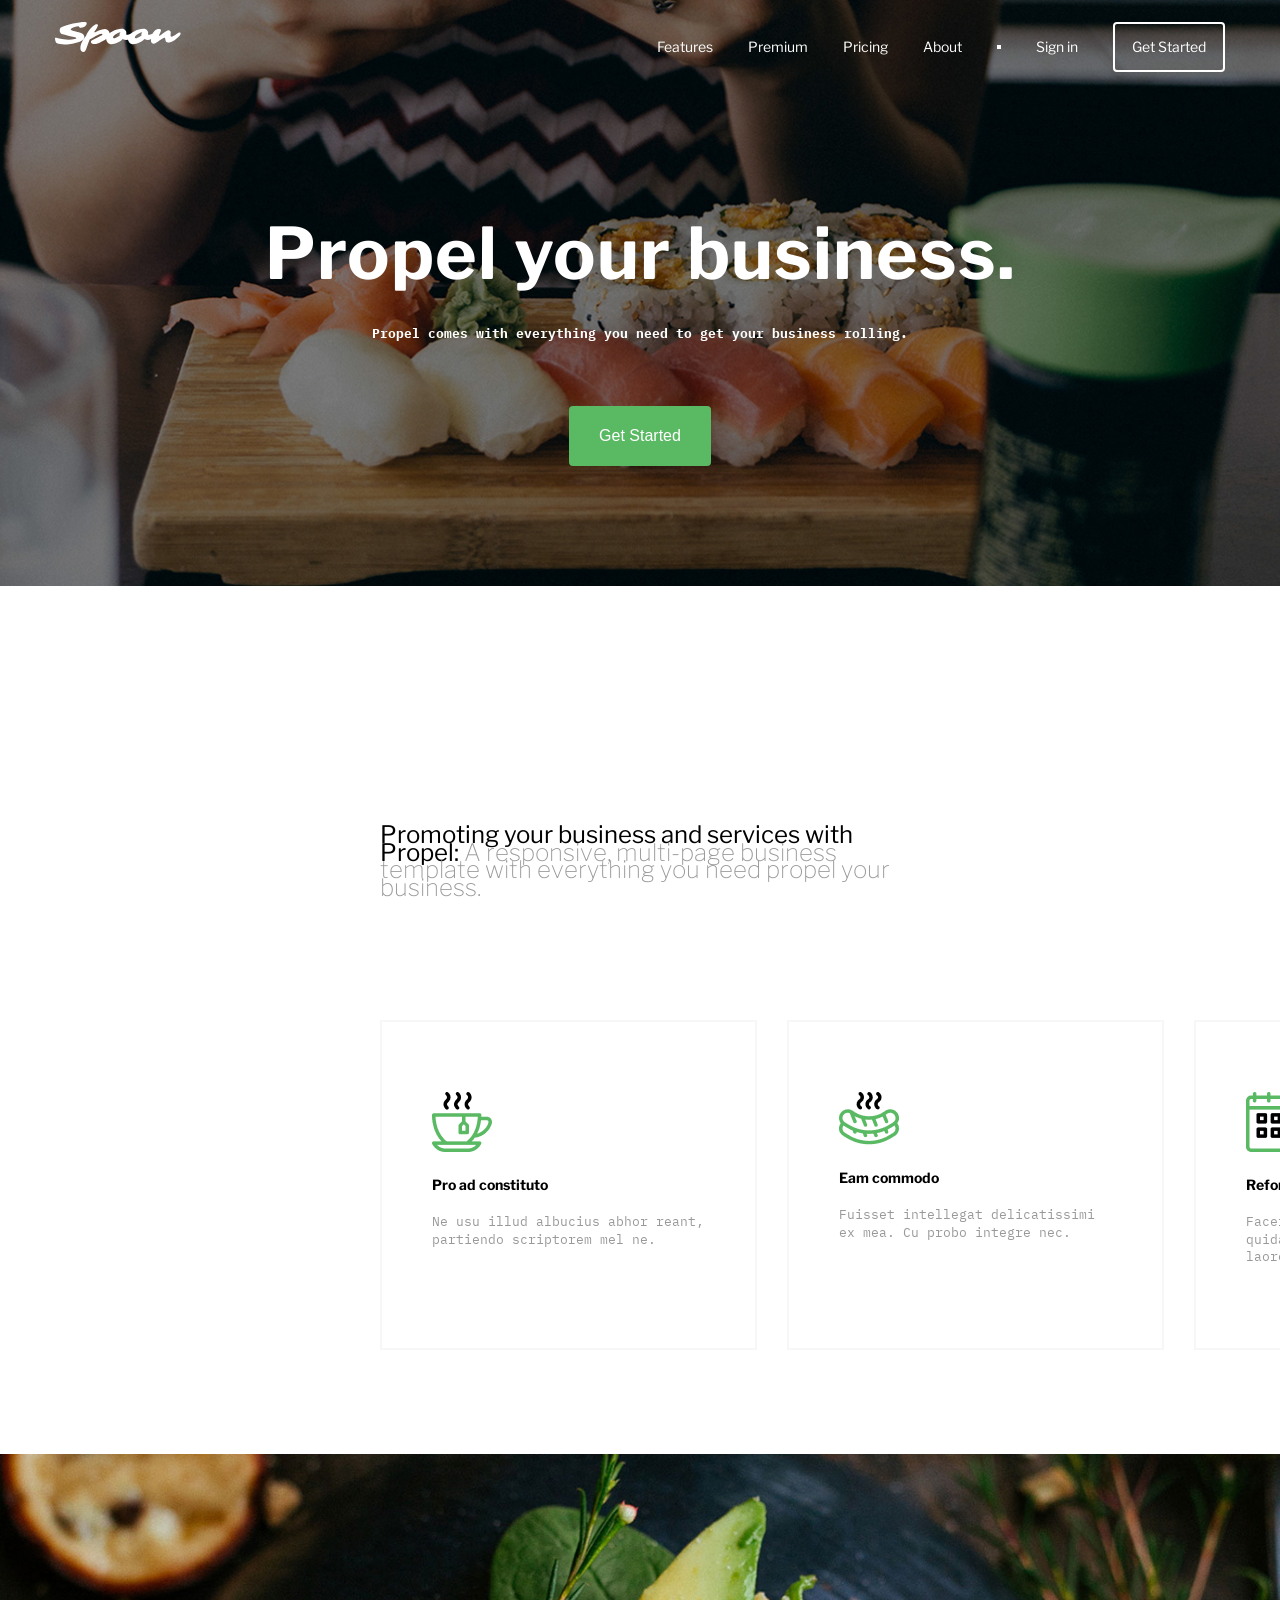
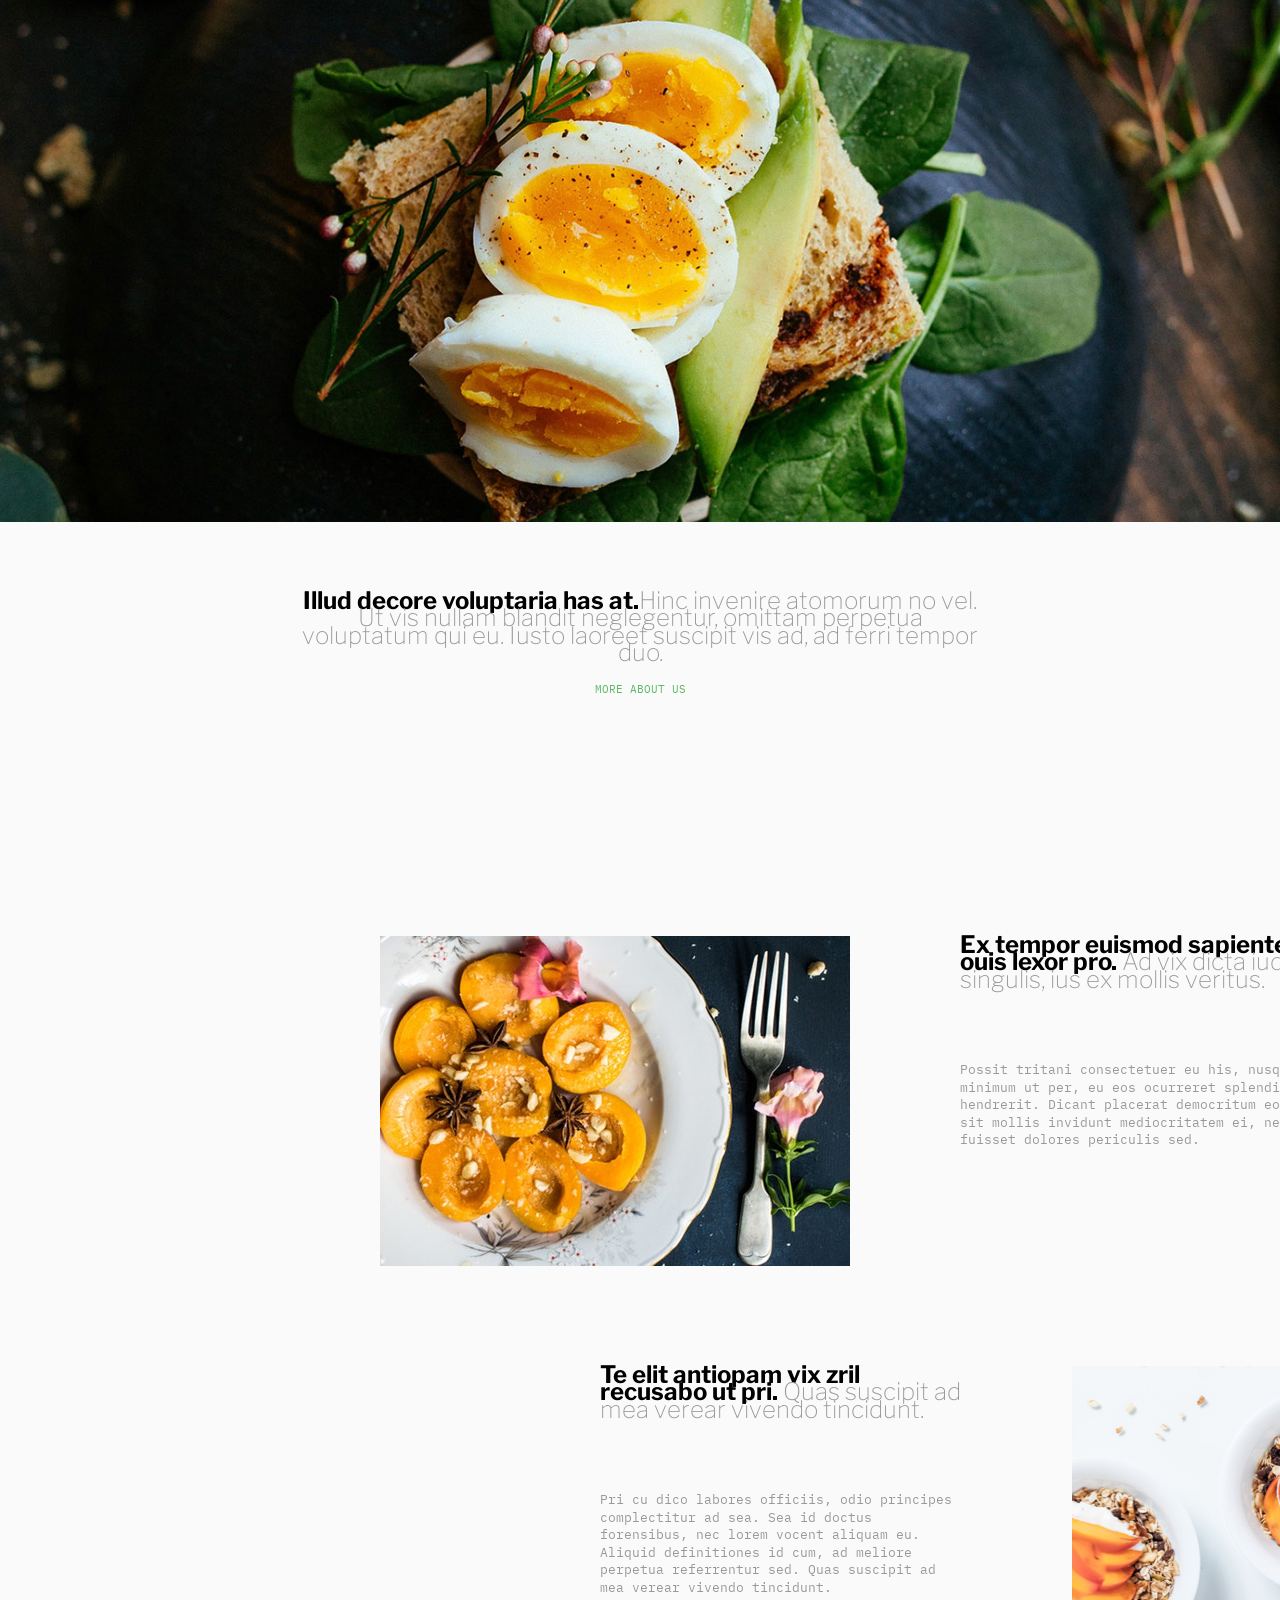
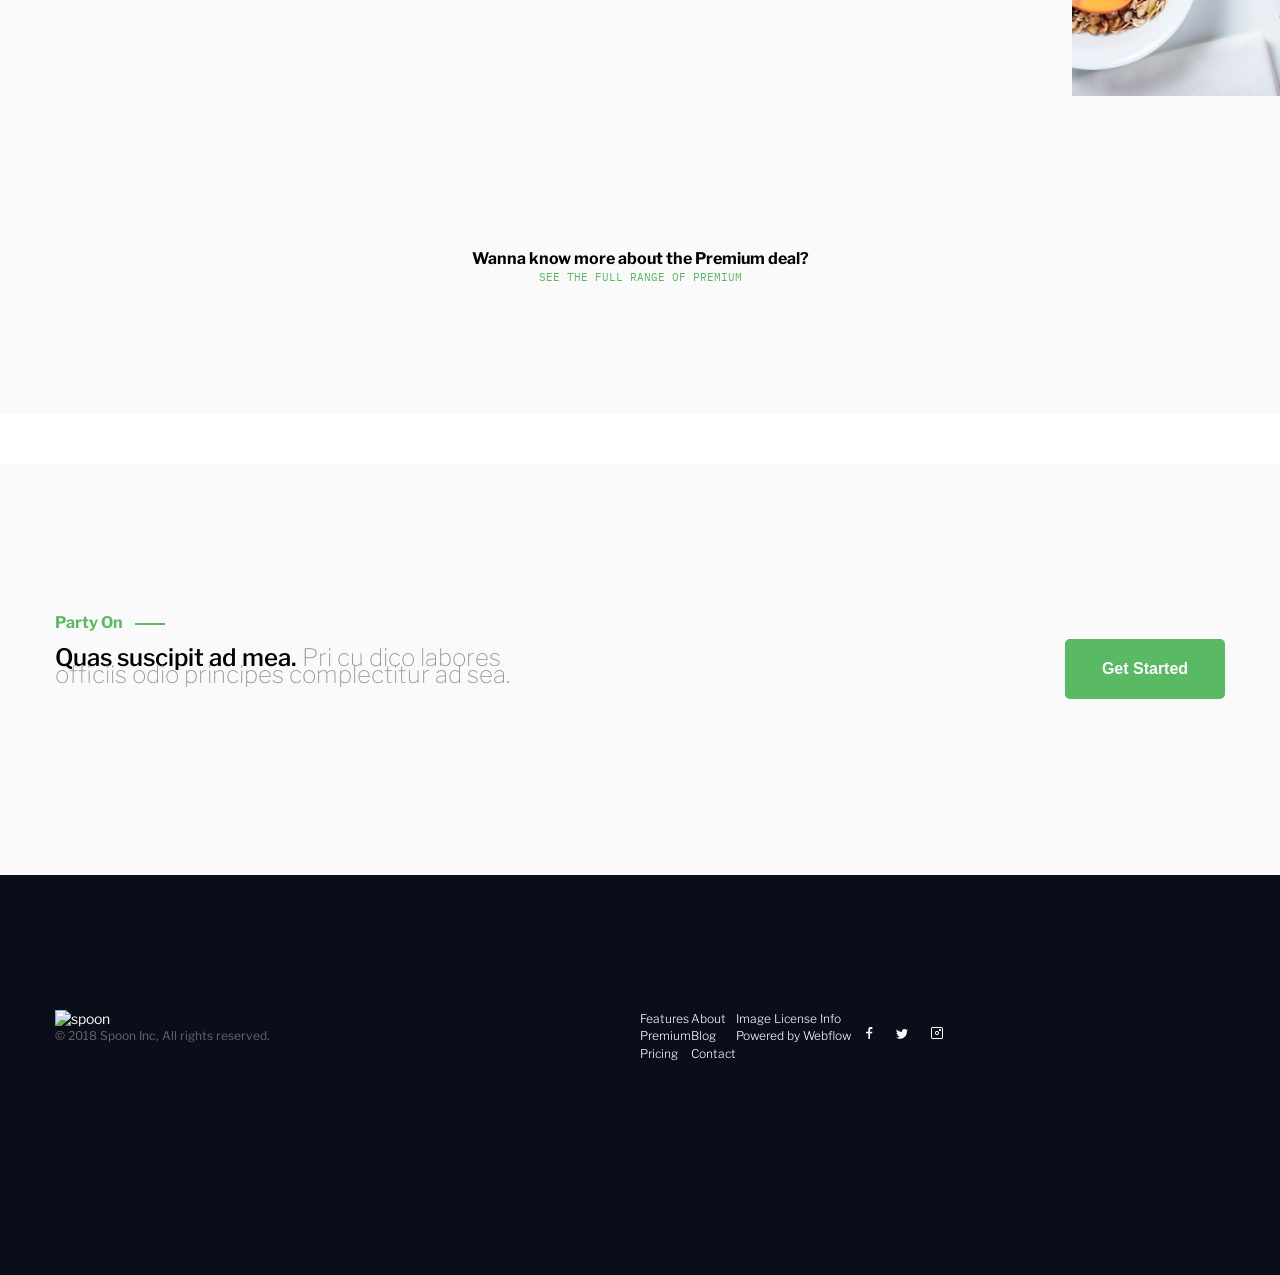
==== src/index.html @ eac6df0a "changed structure a site" ====
<!DOCTYPE html>
<html lang="en">
<head>
  <meta charset="UTF-8">
  <meta name="viewport" content="width=device-width, initial-scale=1.0">
  <title>Spoon</title>
  <link rel="preconnect" href="https://fonts.googleapis.com">
  <link rel="preconnect" href="https://fonts.gstatic.com" crossorigin>
  <link href="https://fonts.googleapis.com/css2?family=IBM+Plex+Mono:ital,wght@0,100;0,200;0,300;0,400;0,500;0,600;0,700;1,100;1,200;1,300;1,400;1,500;1,600;1,700&family=Libre+Franklin:ital,wght@0,100..900;1,100..900&display=swap" rel="stylesheet">
  <link rel="stylesheet" href="style/style.css">
</head>
<body>

<div class="wrapper">
  <div class="header__bg">
    <!-- Header -->
    <header class="header">
      <div class="container">
        <div class="header__box">
          <div class="header__logo">
            <img class="header__logo-img" src="images/logo.svg" alt="Logo of site">
          </div>
          <nav class="header__navbar">
            <a href="#" class="navbar__link" >Features</a>
            <a href="#" class="navbar__link">Premium</a>
            <a href="#" class="navbar__link">Pricing</a>
            <a href="#" class="navbar__link">About</a>
            <div class="navbar__rectangle"></div>
            <a href="#" class="navbar__link">Sign in</a>
            <a href="#" class="navbar__link">Get Started</a>
          </nav>
        </div>
      </div>
    </header>

    <!--main-->
    <main class="main">
      <div class="container">
        <div class="main__content">
          <h1 class="welc_title">Propel your business.</h1>
          <p class="description">Propel comes with everything you need to get your business rolling.</p>
          <div class="btn">
            <button class="button">Get Started</button>
          </div>
        </div>
      </div>
    </main>
  </div>

  <!-- features -->
  <section class="features" >
    <div class="feature_s">
      <p class="feature_s_title">
        <strong>Promoting your business and services with </strong> <br> <strong>Propel:</strong> <span class="grey"> A responsive,  multi-page business template with everything you need propel your business.</span>
      </p>
    </div>

    <div class="feature_global">
      <div class="cube_cup">
        <img src="images/cup.png" alt="cube_cups" class="cube_cups">
        <br>
        <p class="nametag_cups">Pro ad constituto</p>
        <p class="text_cups">Ne usu illud albucius abhor reant, partiendo scriptorem mel ne.</p>
      </div>
      <div class="cube_cup">
        <img src="images/eam.png" alt="cube_cups" class="cube_cups">
        <br>
        <p class="nametag_cups">Eam commodo</p>
        <p class="text_cups">Fuisset intellegat delicatissimi ex mea. Cu probo integre nec.</p>
      </div>
      <div class="cube_cup">
        <img src="images/cale.png" alt="cube_cups" class="cube_cups">
        <br>
        <p class="nametag_cups">Reformidans eis</p>
        <p class="text_cups">Facer nostro causae ei sed. Vix ex quidam detraxit, vis ad nostro laoreet.</p>
      </div>
    </div>
  </section>

  <section class="premium">
    <div class="premium_photo">
      <img src="images/eggs_bread.jpg" alt="eggs" class="eggs_photo">
    </div>
    <div class="premium_contain">
      <div class="prem_text">
        <p class="prem_text_title"><span class="black"> Illud decore voluptaria has at.</span>Hinc invenire atomorum no vel. Ut vis nullam blandit neglegentur, omittam perpetua voluptatum qui eu. Iusto laoreet suscipit vis ad, ad ferri tempor duo. </p>
        <br>
        <a href="#" class="prem_button">MORE ABOUT US</a>
      </div>
    </div>
  </section>


  <!-- about prem -->
  <section class="about">
    <div class="about_container">
      <div class="about_title">
        <div class="about_title1st">
          <img src="images/badian.jpg" alt="about_image" class="about_image1">
        </div>
        <div class="about_text1st">
          <p class="nametag_about1st"> <span class="black"> Ex tempor euismod sapientem ouis lexor pro. </span> Ad vix dicta iudico singulis, ius ex mollis veritus.</p>
          <br>
          <p class="nametag_about1sttwo">Possit tritani consectetuer eu his, nusquam minimum ut per, eu eos ocurreret splendide hendrerit. Dicant placerat democritum eos id, sit mollis invidunt mediocritatem ei, ne fuisset dolores periculis sed.</p>
        </div>
      </div>
      <div class="about_titlend">
        <div class="about_title2nd">
          <div class="about_text2nd">
            <p class="nametag_about1st"><span class="black">Te elit antiopam vix zril recusabo ut pri.</span> Quas suscipit ad mea verear vivendo tincidunt.</p>
            <br>
            <p class="nametag_about1sttwo">Pri cu dico labores officiis, odio principes complectitur ad sea. Sea id doctus forensibus, nec lorem vocent aliquam eu. Aliquid definitiones id cum, ad meliore perpetua referrentur sed. Quas suscipit ad mea verear vivendo tincidunt.</p>
          </div>
        </div>
        <img src="images/nobadian.jpg" alt="about_image" class="about_image2">
      </div>
    </div>
  </section>
  <article class="prem_deal_article">
    <div class="about_premium">
      <p class="prem_deal">Wanna know more about the Premium deal?</p>
      <a href="#" class="prem_button">SEE THE FULL RANGE OF PREMIUM</a>
    </div>
  </article>
  <!--get started-->
  <section class="start">
    <div class="start_container">
      <div class="start_text">
        <div class="start_textnull">
          <a class="party">Party On</a><div class="rectangle2nd"></div>
        </div>
        <br>
        <p class="quassscipit"> <span class="black2nds"> Quas suscipit ad mea.</span> Pri cu dico labores <br> officiis odio principes complectitur ad sea.</p>
      </div>
      <div class="start_button">
        <button class="button2nd">Get Started</button>
      </div>
    </div>
  </section>

  <footer class="footer">
    <div class="footer_container">
      <div class="footer_logo">
        <img src="image.svg" alt="spoon" maxwidth="130px">
        <br>
        <p class="footer_text">© 2018 Spoon Inc, All rights reserved.</p>
      </div>
      <div class="footer_navigation">
        <table class="footer_table" cellpadding="15px">
          <tr>
            <td><a href="#!">Features</a></td>
            <td><a href="#!">About</a></td>
            <td><a href="#!">Image License Info</a></td>
          </tr>
          <tr>
            <td><a href="#!">Premium</a></td>
            <td><a href="#!">Blog</a></td>
            <td><a href="#!">Powered by Webflow</a></td>
          </tr>
          <tr>
            <td><a href="#!">Pricing</a></td>
            <td><a href="#!">Contact</a></td>
          </tr>
        </table>
      </div>
      <div class="footer_social">
        <img src="images/facebook.png" alt="facebook" maxwidth="12px" class="social_f">
        <img src="images/x.png" alt="twitter" maxwidth="12px" class="social_x">
        <img src="images/inst.png" alt="instagram" maxwidth="12px">
      </div>
    </div>
  </footer>
</div>

</body>
</html>
---- src/style/style.css ----
@import "reset.css";
@import "global.css";
@import "header.css";

.welc_title {
    font-size: 71px;
    line-height: 78px;
    font-weight: bold;
    letter-spacing: 1px;
}

.description {
    font-family: "IBM Plex Mono", sans-serif;
    font-weight: bold;
    font-size: 13px;
    line-height: 24px;
    margin: 30px 0 60px;
}

.button {
    background-color: #5AB963;
    border: none;
    border-radius: 4px;
    cursor: pointer;
    font-size: 16px;
    line-height: 30px;
    padding: 15px 30px;
}

/* features */

.features {
    width: 1300px;
    height: 528px;
    margin: 240px 0px 0 380px;
}


.feature_s {
    width: 524px;
    height: 144px;
}

.feature_s_title {
    color: #000000;
    font-size: 24px;

}

.grey{
    color: #999999;
    font-weight: 50;
}

.feature_global{
    display: flex;
    margin-top:50px;
}

.cube_cup {
    margin-right:30px;
    width: 377px;
    height:330px;
    border: 2px solid #f7f7f7;
}

.cube_cups {
margin: 70px 0 0 50px;
}

.nametag_cups {
    font-weight: bold;
    color: #000000;
    margin: 20px 0 0 50px;
}

.text_cups {
    width: 272px;
    font-family: IBM Plex Mono;
    font-weight: regular;
    font-size: 13px;
    color: #999999;
    margin: 20px 0 0 50px;
}

/* premium */
.premium {
    background-color: #fafafa;
    padding-bottom:100px;
    margin-top: 100px;
}


.premium_photo {
    display: flex;
    justify-content: center;
    align-items: center;
}

.eggs_photo {
    width: 100%;
    margin: 0px 30px 70px 30px;
}

.premium_contain{
    display: flex;
    justify-content: center;
    align-items: center;
    text-align: center;
    width:100%;
}

.prem_text {
    width:685px;
    height:144px;
}

.prem_text_title {
    text-align: center;
    font-weight: 50;
    font-size: 24px;
    color: #999999;
    margin:0;
}

.black {
    font-weight: bold;
    color: #000000;
}

.prem_button {
    font-family: IBM Plex Mono;
    font-weight: regular;
    font-size: 11px;
    color: #5AB963;
}

/* about premium */

.about {
    background-color: #fafafa;
    padding: 100px 380px 100px 380px;

}

.about_container {
    width:1170px;
    height: 714px;
text-align: left;
}

.about_title {
display:flex;
width: 1170px;
height:330px;
}

.about_title1st {

}

.about_text1st {
margin:0 220px 0 110px;
}

.nametag_about1st {
    width:362px;
    height:108px;
    font-weight: 50;
    font-size: 24px;
    color: #999999;
    margin:0;
}

.nametag_about1sttwo {
    width:360px;
    height:120px;
    font-family: IBM Plex Mono;
    font-weight: regular;
    font-size: 13px;
    color: #999999;
    margin:0;
}

.about_titlend {
    display:flex;
    width: 1170px;
    height:330px;
    margin-top: 100px;
}

.about_text2nd {
    margin:0 110px 0 220px;
}
/*article*/
.prem_deal_article {
    display: flex;
    justify-content: center;
    height: 264px;
    background-color: #fafafa;

}

.about_premium {
    width:1170px;
    text-align: center;
    align-items: center;
    justify-content: center;
}

.prem_deal {
    text-align: center;
    font-size: 16px;
    font-weight: bold;
    color: #000000;
    margin-top: 100px;
}

.prem_button {

}

/*get started*/

.start {
    margin-top: 50px;
    height:411px;
    background-color: #fafafa;
    text-align: center;
    align-items: center;
    justify-content: center;
    display: flex;

}

.start_container {

    display: flex;
    width:1170px;
    height:111px;
}

.start_text {
    width:585px;
    height:111;
    text-align: left;
}

.start_textnull {
    width:110px;
}

.party {
    font-size:16px;
    font-weight: bold;
    color:#5ab963;
}

.rectangle2nd {
    margin-top:9px;
    float: right;
    width:30px;
    height:2px;
    background-color: #5ab963;
}

.quassscipit{
    text-align: left;
    font-weight: 50;
    font-size: 24px;
    color: #999999;
    margin:0;
}


.black2nds {
    font-weight: 550;
    color:#000000;
}

.start_button {
    float: right;
}

.button2nd {
    margin:25px 0 0 425px;
    width: 160px;
    height: 60px;
    background-color: #5AB963;
    color: #ffffff;
    font-weight: 550;
    border: none;
    border-radius: 5px;
    outline: none;
    cursor: pointer;
    display: inline-block;
    font-size: 16px;
}

.footer {
    height:400px;
    background-color: #0A0E1A;
    text-align: left;
    align-items: center;
    justify-content: center;
    display: flex;
}

.footer_container {
    display: flex;
    width:1170px;
    height: 130px;
}

.footer_logo {
    text-align: left;
    justify-content: left;
    width:585px;
    height:64px;
}

.footer_text {
    font-size: 12px;
    font-weight: regular;
    color: #666666;
}

td {
    font-weight: 300;
    font-size: 12px;
    color: #FFFFFF;
}

.footer_social {
    margin: 15px 0 0 15px;
}

.social_f {
    margin-right: 20px;
}

.social_x {
    margin-right: 20px;
}
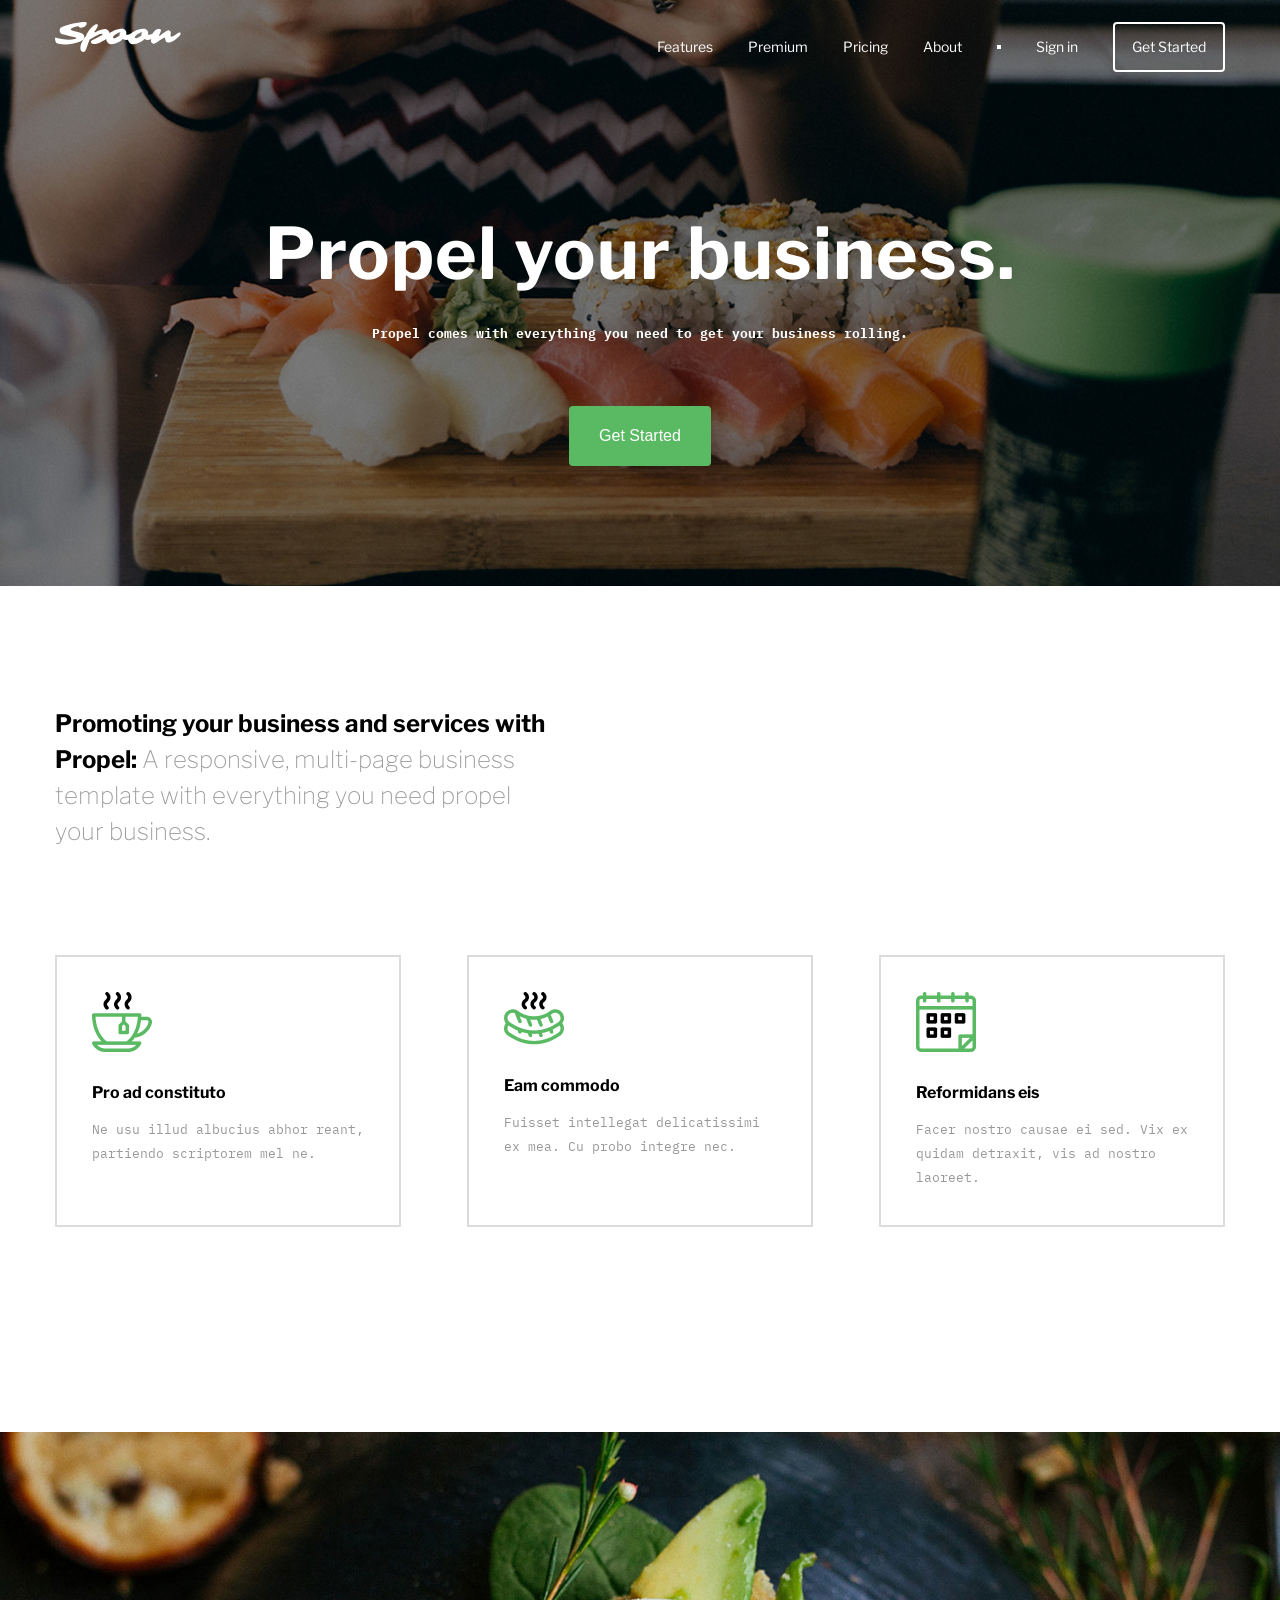
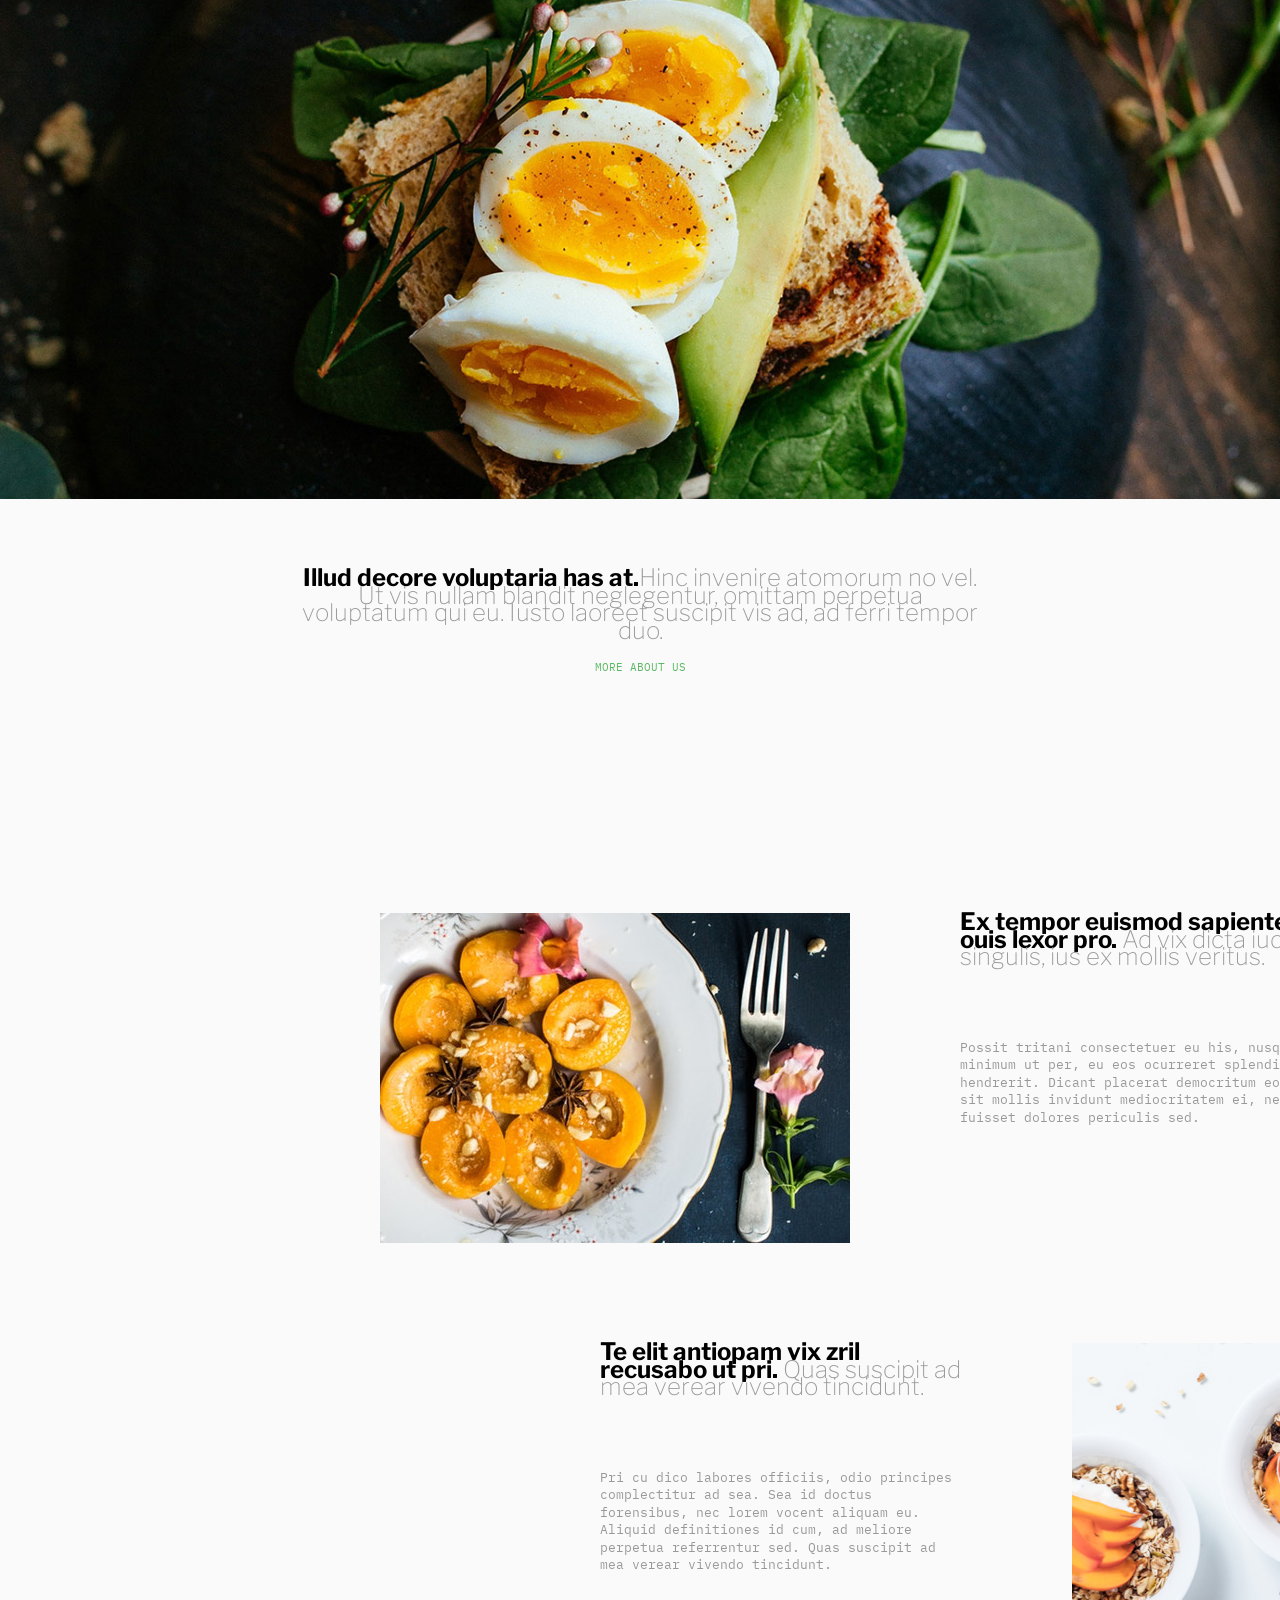
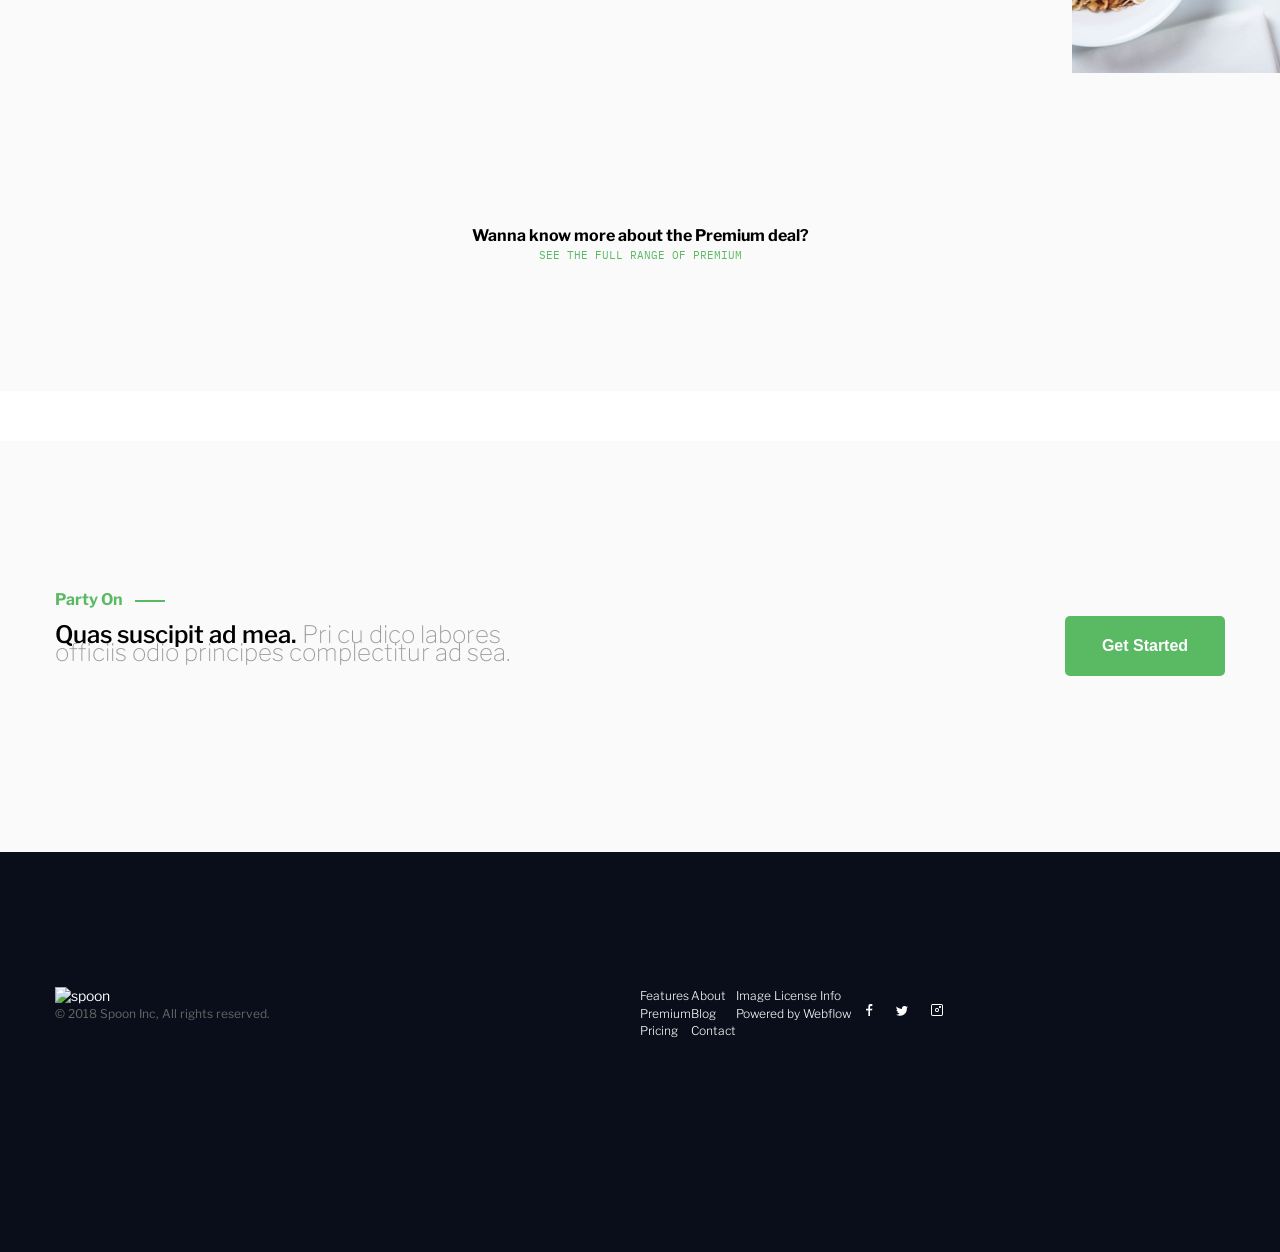
==== commit 44c80f3e: "changed a structure of project" ====
--- a/src/index.html
+++ b/src/index.html
@@ -49,32 +49,31 @@
 
   <!-- features -->
   <section class="features" >
-    <div class="feature_s">
-      <p class="feature_s_title">
-        <strong>Promoting your business and services with </strong> <br> <strong>Propel:</strong> <span class="grey"> A responsive,  multi-page business template with everything you need propel your business.</span>
+      <div class="container">
+      <p class="features__title">
+        Promoting your business and services with Propel:<span class="features__title--modificator"> A responsive,  multi-page business template with everything you need propel your business.</span>
       </p>
-    </div>
+    <div class="features__content">
+      <div class="content__box">
+        <img src="images/cup.png" alt="cube_cups" class="content__box-img">
 
-    <div class="feature_global">
-      <div class="cube_cup">
-        <img src="images/cup.png" alt="cube_cups" class="cube_cups">
-        <br>
-        <p class="nametag_cups">Pro ad constituto</p>
-        <p class="text_cups">Ne usu illud albucius abhor reant, partiendo scriptorem mel ne.</p>
+        <p class="content__box-title">Pro ad constituto</p>
+        <p class="content__box-text">Ne usu illud albucius abhor reant, partiendo scriptorem mel ne.</p>
       </div>
-      <div class="cube_cup">
-        <img src="images/eam.png" alt="cube_cups" class="cube_cups">
-        <br>
-        <p class="nametag_cups">Eam commodo</p>
-        <p class="text_cups">Fuisset intellegat delicatissimi ex mea. Cu probo integre nec.</p>
+      <div class="content__box">
+        <img src="images/eam.png" alt="cube_cups" class="content__box-img">
+
+        <p class="content__box-title">Eam commodo</p>
+        <p class="content__box-text">Fuisset intellegat delicatissimi ex mea. Cu probo integre nec.</p>
       </div>
-      <div class="cube_cup">
-        <img src="images/cale.png" alt="cube_cups" class="cube_cups">
-        <br>
-        <p class="nametag_cups">Reformidans eis</p>
-        <p class="text_cups">Facer nostro causae ei sed. Vix ex quidam detraxit, vis ad nostro laoreet.</p>
+      <div class="content__box">
+        <img src="images/cale.png" alt="cube_cups" class="content__box-img">
+
+        <p class="content__box-title">Reformidans eis</p>
+        <p class="content__box-text">Facer nostro causae ei sed. Vix ex quidam detraxit, vis ad nostro laoreet.</p>
       </div>
     </div>
+  </div>
   </section>
 
   <section class="premium">
--- a/src/style/style.css
+++ b/src/style/style.css
@@ -30,64 +30,54 @@
 /* features */
 
 .features {
-    width: 1300px;
-    height: 528px;
-    margin: 240px 0px 0 380px;
-}
-
-
-.feature_s {
-    width: 524px;
-    height: 144px;
-}
-
-.feature_s_title {
+ padding: 120px 0 205px;
+}
+
+.features__title {
     color: #000000;
     font-size: 24px;
-
-}
-
-.grey{
-    color: #999999;
-    font-weight: 50;
-}
-
-.feature_global{
-    display: flex;
-    margin-top:50px;
-}
-
-.cube_cup {
-    margin-right:30px;
-    width: 377px;
-    height:330px;
-    border: 2px solid #f7f7f7;
-}
-
-.cube_cups {
-margin: 70px 0 0 50px;
-}
-
-.nametag_cups {
+    line-height: 36px;
+    font-weight: bold;
+    max-width: 507px;
+}
+
+.features__title--modificator{
+    color: #999999;
+    font-weight: 100;
+}
+
+.features__content{
+    display: flex;
+    gap: 40px;
+    justify-content: space-between;
+    margin-top: 105px;
+}
+
+.content__box {
+padding: 35px;
+border: 2px solid #dbdbdb;
+}
+
+.content__box-title {
     font-weight: bold;
     color: #000000;
-    margin: 20px 0 0 50px;
-}
-
-.text_cups {
-    width: 272px;
-    font-family: IBM Plex Mono;
-    font-weight: regular;
+    margin: 25px 0 13px;
+    font-size: 16px;
+    line-height: 24px;
+}
+
+
+.content__box-text {
+    max-width: 272px;
+    font-family: "IBM Plex Mono", sans-serif;
     font-size: 13px;
-    color: #999999;
-    margin: 20px 0 0 50px;
-}
-
+    line-height: 24px;
+    color: #999999;
+}
 /* premium */
 .premium {
     background-color: #fafafa;
     padding-bottom:100px;
-    margin-top: 100px;
 }
 
 
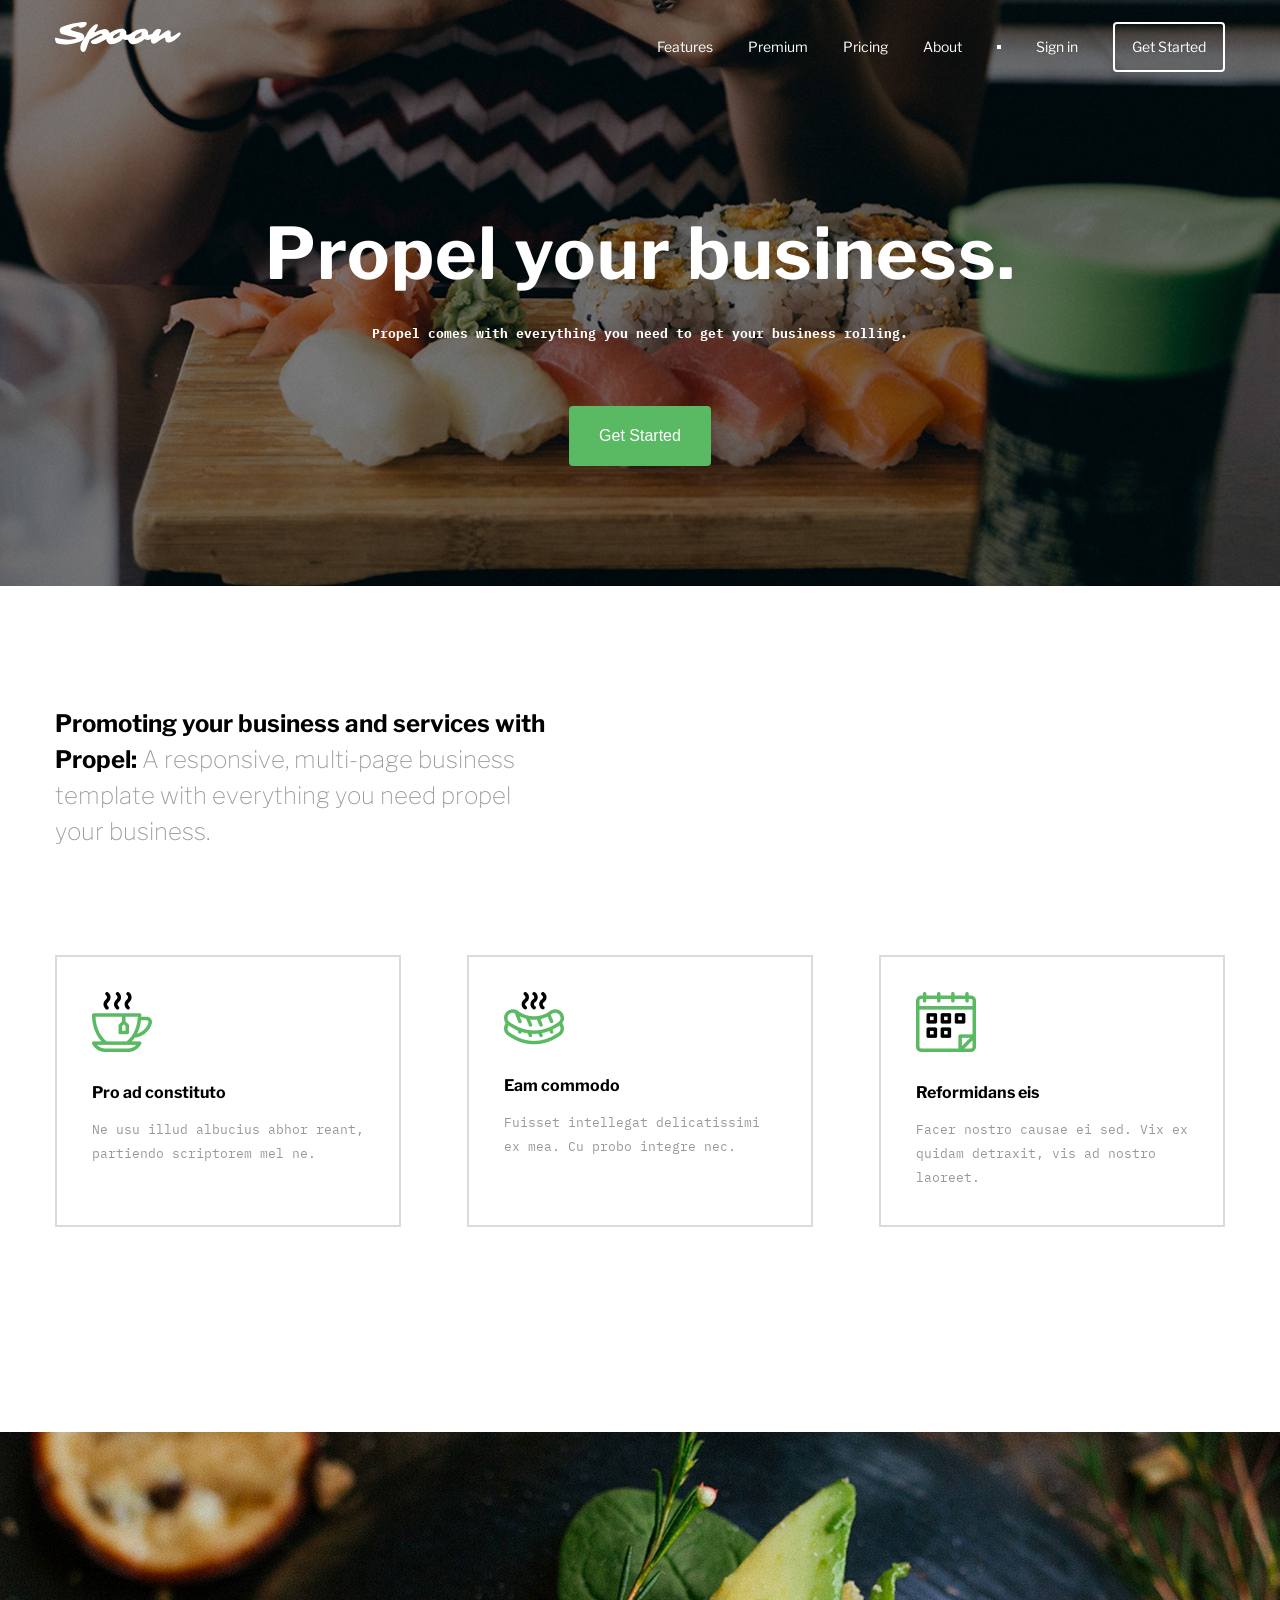
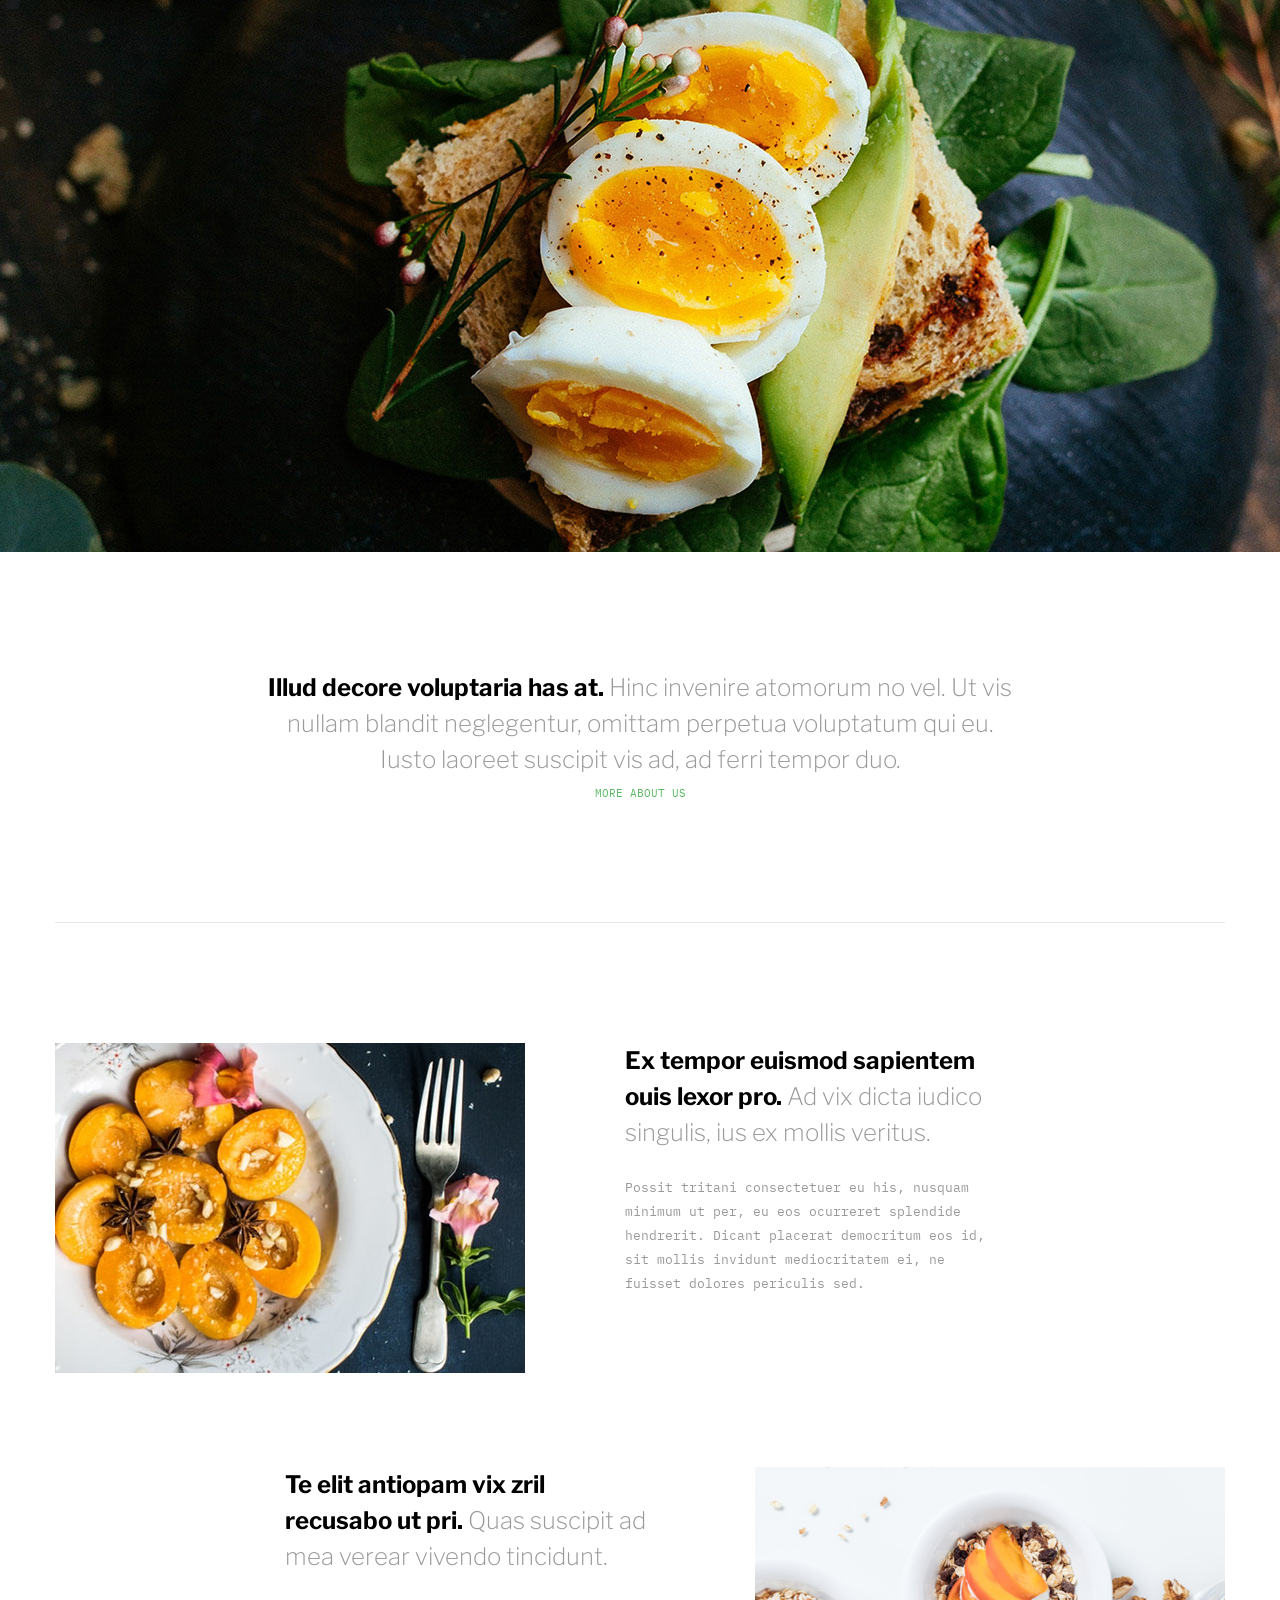
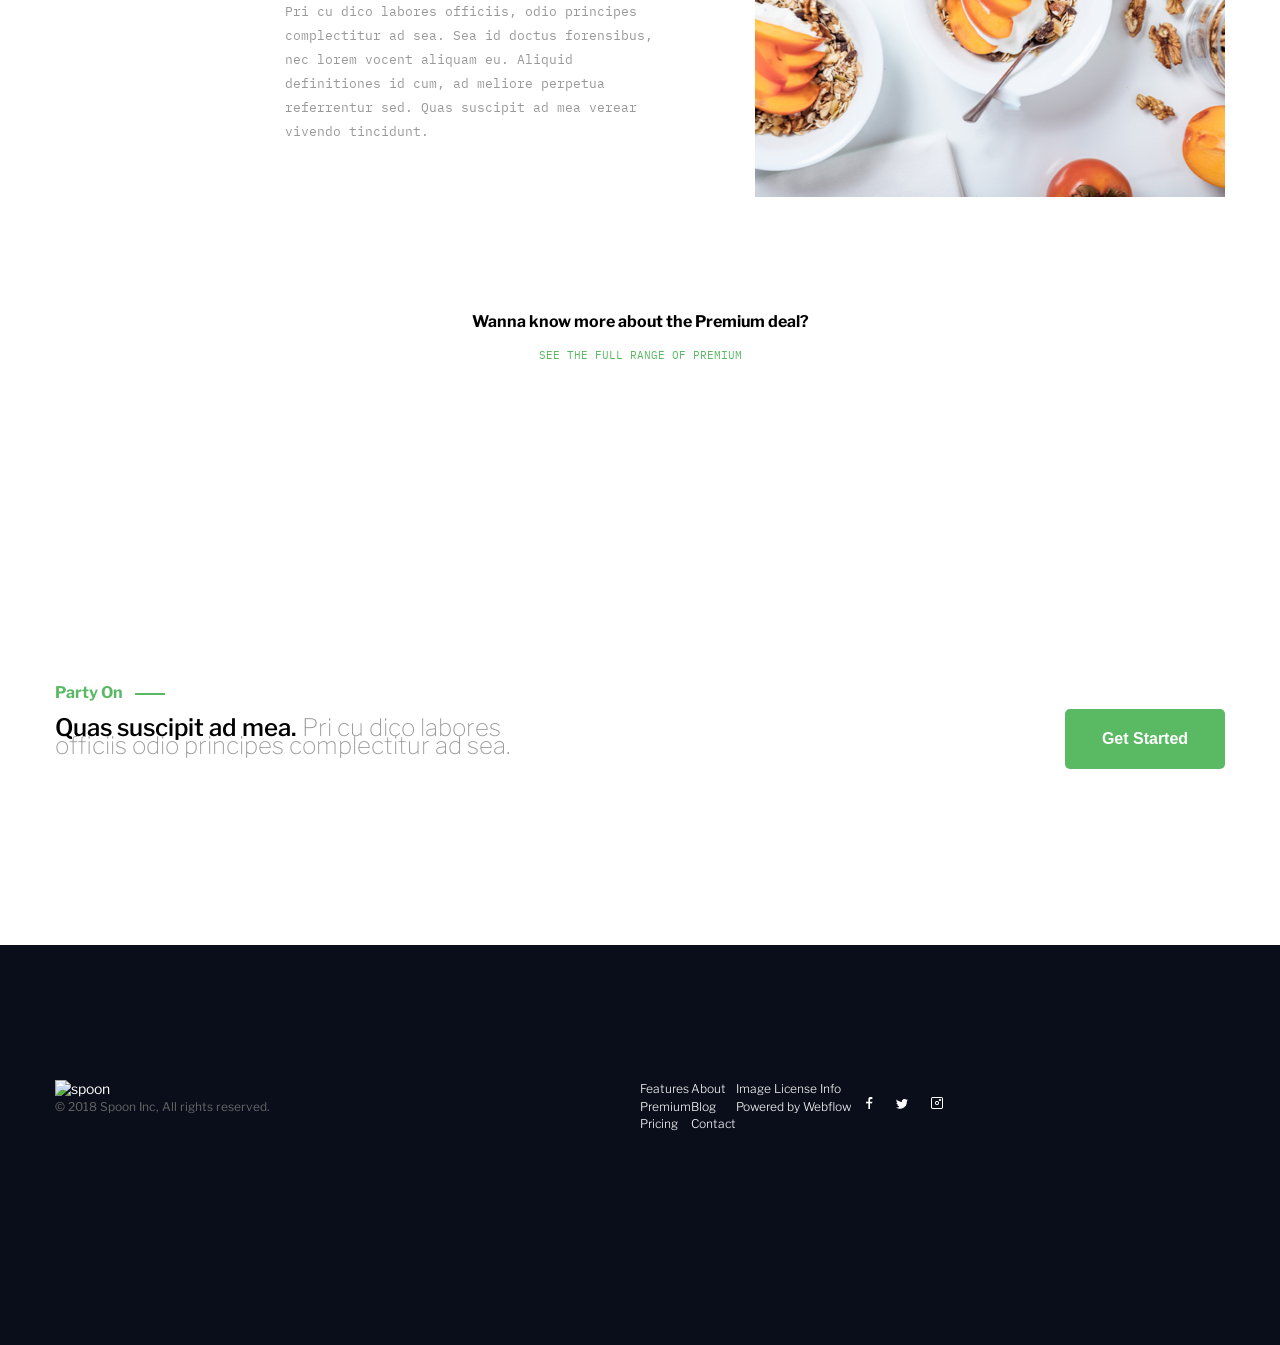
==== commit a650b7dd: "Completed premium and about pages" ====
--- a/src/index.html
+++ b/src/index.html
@@ -37,10 +37,10 @@
     <main class="main">
       <div class="container">
         <div class="main__content">
-          <h1 class="welc_title">Propel your business.</h1>
-          <p class="description">Propel comes with everything you need to get your business rolling.</p>
-          <div class="btn">
-            <button class="button">Get Started</button>
+          <h1 class="main__content-title">Propel your business.</h1>
+          <p class="main__content-description">Propel comes with everything you need to get your business rolling.</p>
+          <div class="main__content-box">
+            <button class="main__content-box__button">Get Started</button>
           </div>
         </div>
       </div>
@@ -49,7 +49,7 @@
 
   <!-- features -->
   <section class="features" >
-      <div class="container">
+    <div class="container">
       <p class="features__title">
         Promoting your business and services with Propel:<span class="features__title--modificator"> A responsive,  multi-page business template with everything you need propel your business.</span>
       </p>
@@ -76,51 +76,68 @@
   </div>
   </section>
 
+  <!-- premium -->
   <section class="premium">
-    <div class="premium_photo">
-      <img src="images/eggs_bread.jpg" alt="eggs" class="eggs_photo">
-    </div>
-    <div class="premium_contain">
-      <div class="prem_text">
-        <p class="prem_text_title"><span class="black"> Illud decore voluptaria has at.</span>Hinc invenire atomorum no vel. Ut vis nullam blandit neglegentur, omittam perpetua voluptatum qui eu. Iusto laoreet suscipit vis ad, ad ferri tempor duo. </p>
-        <br>
-        <a href="#" class="prem_button">MORE ABOUT US</a>
+    <img src="images/eggs_bread.jpg" alt="eggs">
+    <div class="container">
+      <div class="premium__container">
+        <div class="premium__box">
+          <p class="premium__box-text">
+            <span>Illud decore voluptaria has at.</span>
+            Hinc invenire atomorum no vel. Ut vis nullam blandit neglegentur, omittam perpetua voluptatum qui eu. Iusto laoreet suscipit vis ad, ad ferri tempor duo.
+          </p>
+          <a href="#" class="premium__button">MORE ABOUT US</a>
+        </div>
       </div>
     </div>
   </section>
 
-
-  <!-- about prem -->
+  <!-- about premium -->
   <section class="about">
-    <div class="about_container">
-      <div class="about_title">
-        <div class="about_title1st">
-          <img src="images/badian.jpg" alt="about_image" class="about_image1">
-        </div>
-        <div class="about_text1st">
-          <p class="nametag_about1st"> <span class="black"> Ex tempor euismod sapientem ouis lexor pro. </span> Ad vix dicta iudico singulis, ius ex mollis veritus.</p>
-          <br>
-          <p class="nametag_about1sttwo">Possit tritani consectetuer eu his, nusquam minimum ut per, eu eos ocurreret splendide hendrerit. Dicant placerat democritum eos id, sit mollis invidunt mediocritatem ei, ne fuisset dolores periculis sed.</p>
-        </div>
-      </div>
-      <div class="about_titlend">
-        <div class="about_title2nd">
-          <div class="about_text2nd">
-            <p class="nametag_about1st"><span class="black">Te elit antiopam vix zril recusabo ut pri.</span> Quas suscipit ad mea verear vivendo tincidunt.</p>
-            <br>
-            <p class="nametag_about1sttwo">Pri cu dico labores officiis, odio principes complectitur ad sea. Sea id doctus forensibus, nec lorem vocent aliquam eu. Aliquid definitiones id cum, ad meliore perpetua referrentur sed. Quas suscipit ad mea verear vivendo tincidunt.</p>
+    <div class="container">
+      <div class="about__info">
+        <div class="about__container">
+          <div class="about__box">
+            <div>
+              <img src="images/badian.jpg" alt="about_image">
+            </div>
+            <div class="about__inner">
+              <h3 class="about__inner-title">
+              <span>
+                Ex tempor euismod sapientem ouis lexor pro.
+              </span>
+                Ad vix dicta iudico singulis, ius ex mollis veritus.
+              </h3>
+              <p class="about__inner-text">
+                Possit tritani consectetuer eu his, nusquam minimum ut per, eu eos ocurreret splendide hendrerit. Dicant placerat democritum eos id, sit mollis invidunt mediocritatem ei, ne fuisset dolores periculis sed.
+              </p>
+            </div>
+          </div>
+          <div class="about__box">
+            <div class="about__inner">
+              <h3 class="about__inner-title">
+                <span>
+                  Te elit antiopam vix zril recusabo ut pri.
+                </span>
+                Quas suscipit ad mea verear vivendo tincidunt.
+              </h3>
+              <p class="about__inner-text">
+                Pri cu dico labores officiis, odio principes complectitur ad sea. Sea id doctus forensibus, nec lorem vocent aliquam eu. Aliquid definitiones id cum, ad meliore perpetua referrentur sed. Quas suscipit ad mea verear vivendo tincidunt.
+              </p>
+            </div>
+            <div>
+              <img src="images/nobadian.jpg" alt="about_image">
+            </div>
           </div>
         </div>
-        <img src="images/nobadian.jpg" alt="about_image" class="about_image2">
+        <div class="about__link">
+          <p class="about__link-text">Wanna know more about the Premium deal?</p>
+          <a href="#" class="premium__button">SEE THE FULL RANGE OF PREMIUM</a>
+        </div>
       </div>
     </div>
   </section>
-  <article class="prem_deal_article">
-    <div class="about_premium">
-      <p class="prem_deal">Wanna know more about the Premium deal?</p>
-      <a href="#" class="prem_button">SEE THE FULL RANGE OF PREMIUM</a>
-    </div>
-  </article>
+
   <!--get started-->
   <section class="start">
     <div class="start_container">
--- a/src/style/style.css
+++ b/src/style/style.css
@@ -1,194 +1,13 @@
 @import "reset.css";
 @import "global.css";
 @import "header.css";
+@import "content/index.css";
 
-.welc_title {
-    font-size: 71px;
-    line-height: 78px;
-    font-weight: bold;
-    letter-spacing: 1px;
-}
-
-.description {
-    font-family: "IBM Plex Mono", sans-serif;
-    font-weight: bold;
-    font-size: 13px;
-    line-height: 24px;
-    margin: 30px 0 60px;
-}
-
-.button {
-    background-color: #5AB963;
-    border: none;
-    border-radius: 4px;
-    cursor: pointer;
-    font-size: 16px;
-    line-height: 30px;
-    padding: 15px 30px;
-}
-
-/* features */
-
-.features {
- padding: 120px 0 205px;
-}
-
-.features__title {
-    color: #000000;
-    font-size: 24px;
-    line-height: 36px;
-    font-weight: bold;
-    max-width: 507px;
-}
-
-.features__title--modificator{
-    color: #999999;
-    font-weight: 100;
-}
-
-.features__content{
-    display: flex;
-    gap: 40px;
-    justify-content: space-between;
-    margin-top: 105px;
-}
-
-.content__box {
-padding: 35px;
-border: 2px solid #dbdbdb;
-}
-
-.content__box-title {
-    font-weight: bold;
-    color: #000000;
-    margin: 25px 0 13px;
-    font-size: 16px;
-    line-height: 24px;
-}
-
-
-.content__box-text {
-    max-width: 272px;
-    font-family: "IBM Plex Mono", sans-serif;
-    font-size: 13px;
-    line-height: 24px;
-    color: #999999;
-}
-/* premium */
-.premium {
-    background-color: #fafafa;
-    padding-bottom:100px;
-}
-
-
-.premium_photo {
-    display: flex;
-    justify-content: center;
-    align-items: center;
-}
-
-.eggs_photo {
-    width: 100%;
-    margin: 0px 30px 70px 30px;
-}
-
-.premium_contain{
-    display: flex;
-    justify-content: center;
-    align-items: center;
-    text-align: center;
-    width:100%;
-}
-
-.prem_text {
-    width:685px;
-    height:144px;
-}
-
-.prem_text_title {
-    text-align: center;
-    font-weight: 50;
-    font-size: 24px;
-    color: #999999;
-    margin:0;
-}
-
-.black {
-    font-weight: bold;
-    color: #000000;
-}
-
-.prem_button {
-    font-family: IBM Plex Mono;
-    font-weight: regular;
-    font-size: 11px;
-    color: #5AB963;
-}
-
-/* about premium */
-
-.about {
-    background-color: #fafafa;
-    padding: 100px 380px 100px 380px;
-
-}
-
-.about_container {
-    width:1170px;
-    height: 714px;
-text-align: left;
-}
-
-.about_title {
-display:flex;
-width: 1170px;
-height:330px;
-}
-
-.about_title1st {
-
-}
-
-.about_text1st {
-margin:0 220px 0 110px;
-}
-
-.nametag_about1st {
-    width:362px;
-    height:108px;
-    font-weight: 50;
-    font-size: 24px;
-    color: #999999;
-    margin:0;
-}
-
-.nametag_about1sttwo {
-    width:360px;
-    height:120px;
-    font-family: IBM Plex Mono;
-    font-weight: regular;
-    font-size: 13px;
-    color: #999999;
-    margin:0;
-}
-
-.about_titlend {
-    display:flex;
-    width: 1170px;
-    height:330px;
-    margin-top: 100px;
-}
-
-.about_text2nd {
-    margin:0 110px 0 220px;
-}
 /*article*/
 .prem_deal_article {
     display: flex;
     justify-content: center;
     height: 264px;
-    background-color: #fafafa;
-
 }
 
 .about_premium {
@@ -215,7 +34,6 @@
 .start {
     margin-top: 50px;
     height:411px;
-    background-color: #fafafa;
     text-align: center;
     align-items: center;
     justify-content: center;
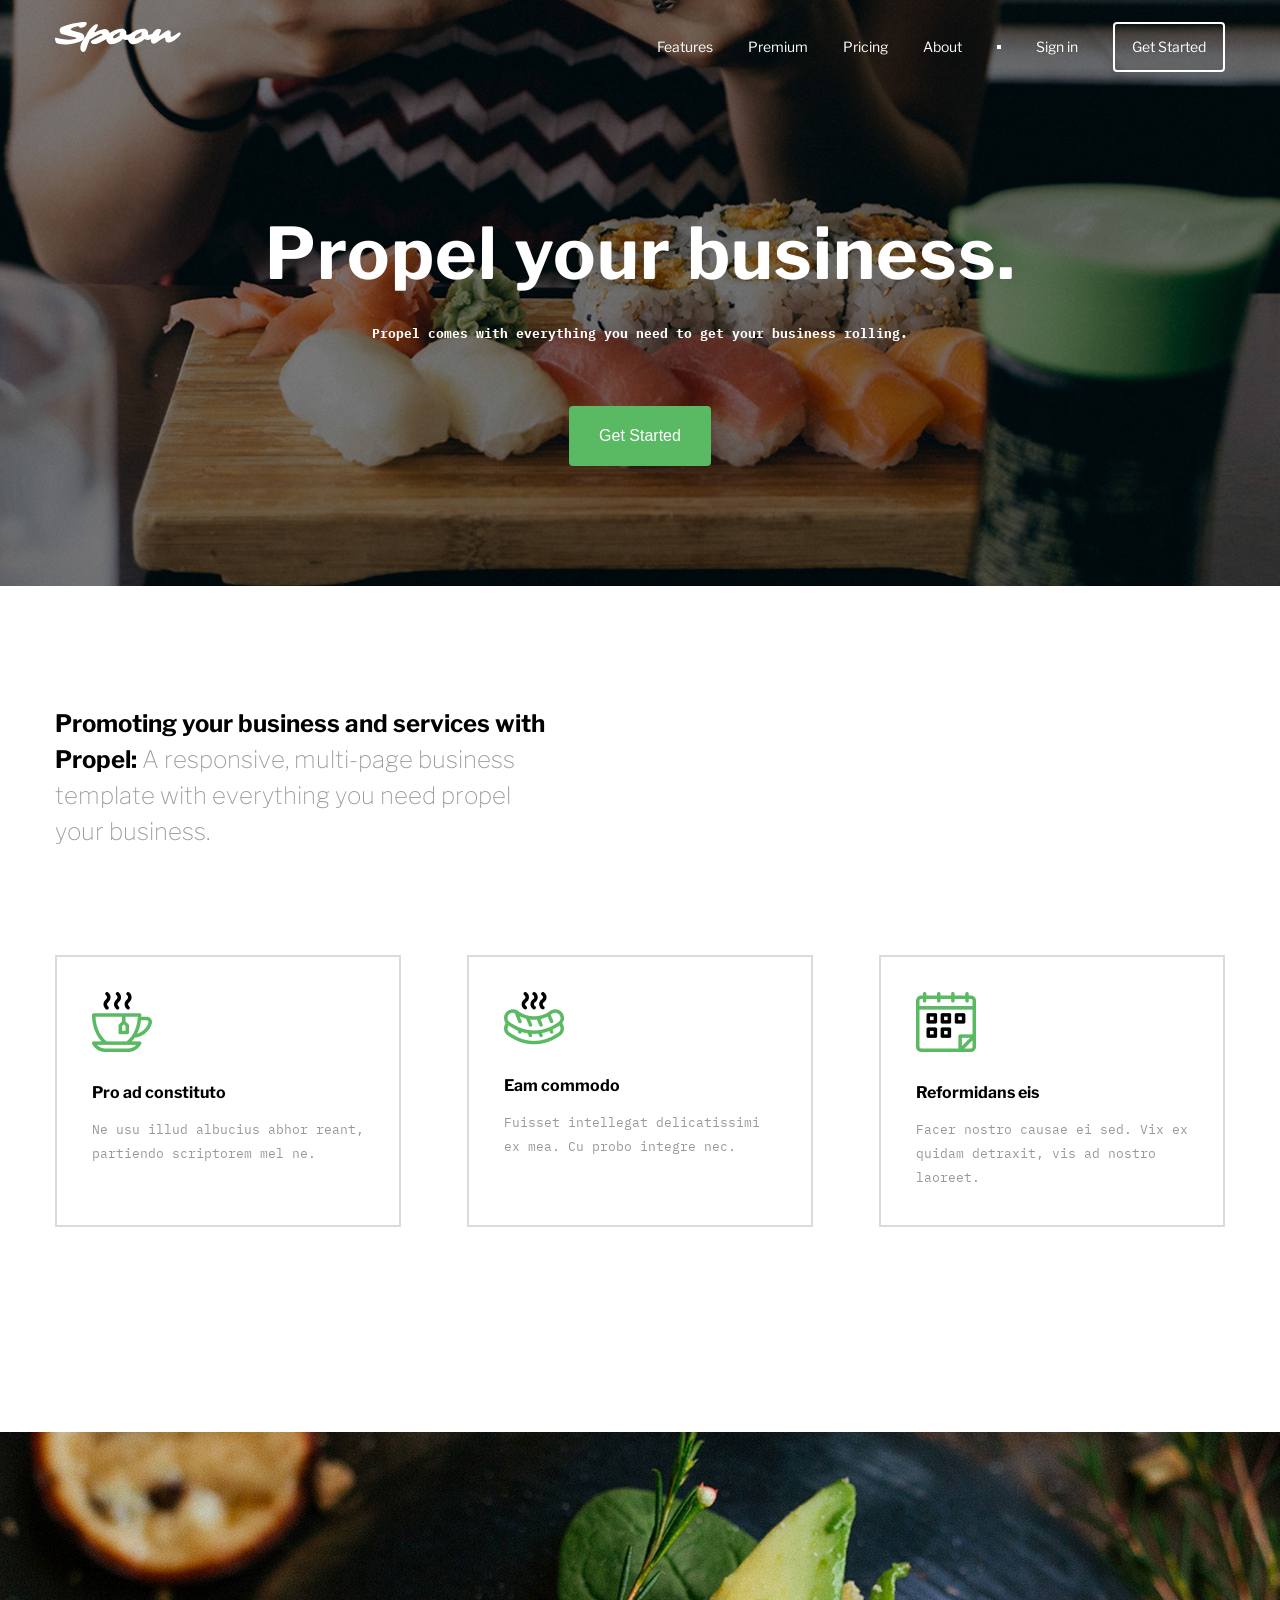
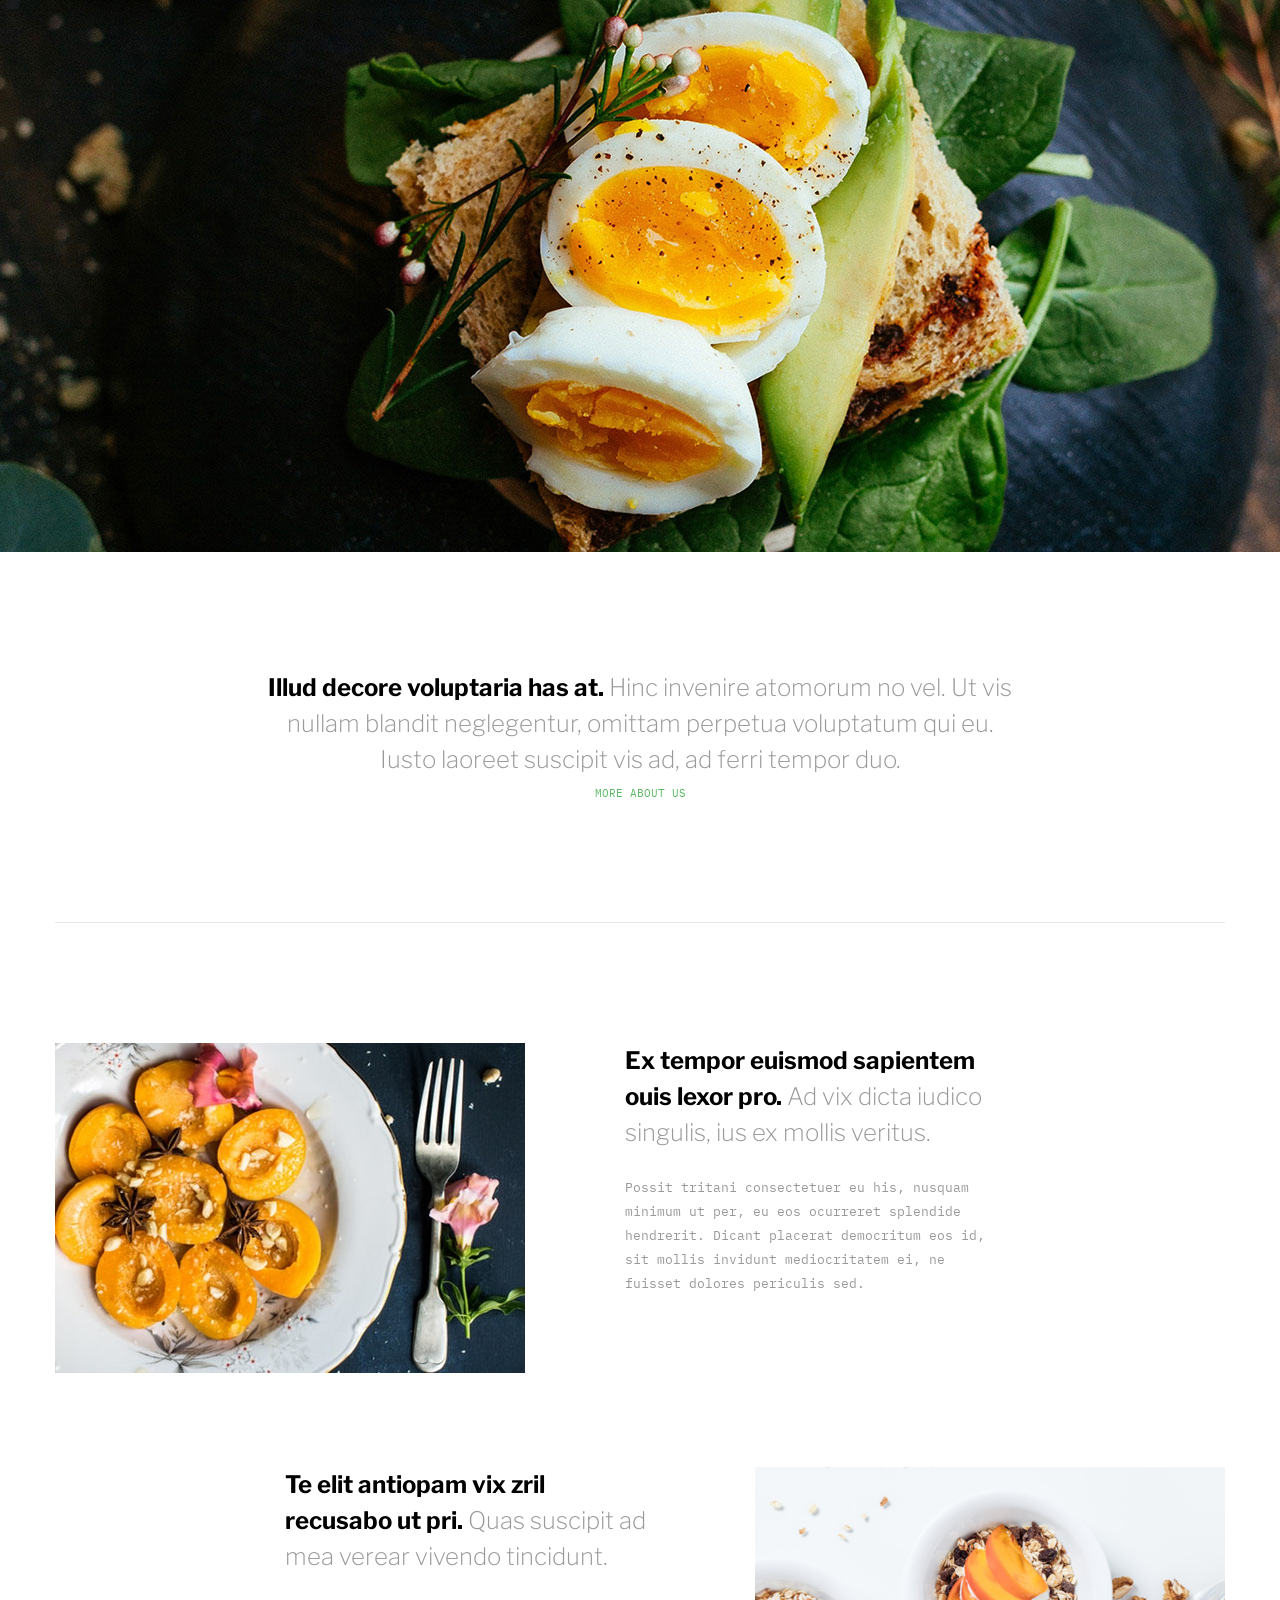
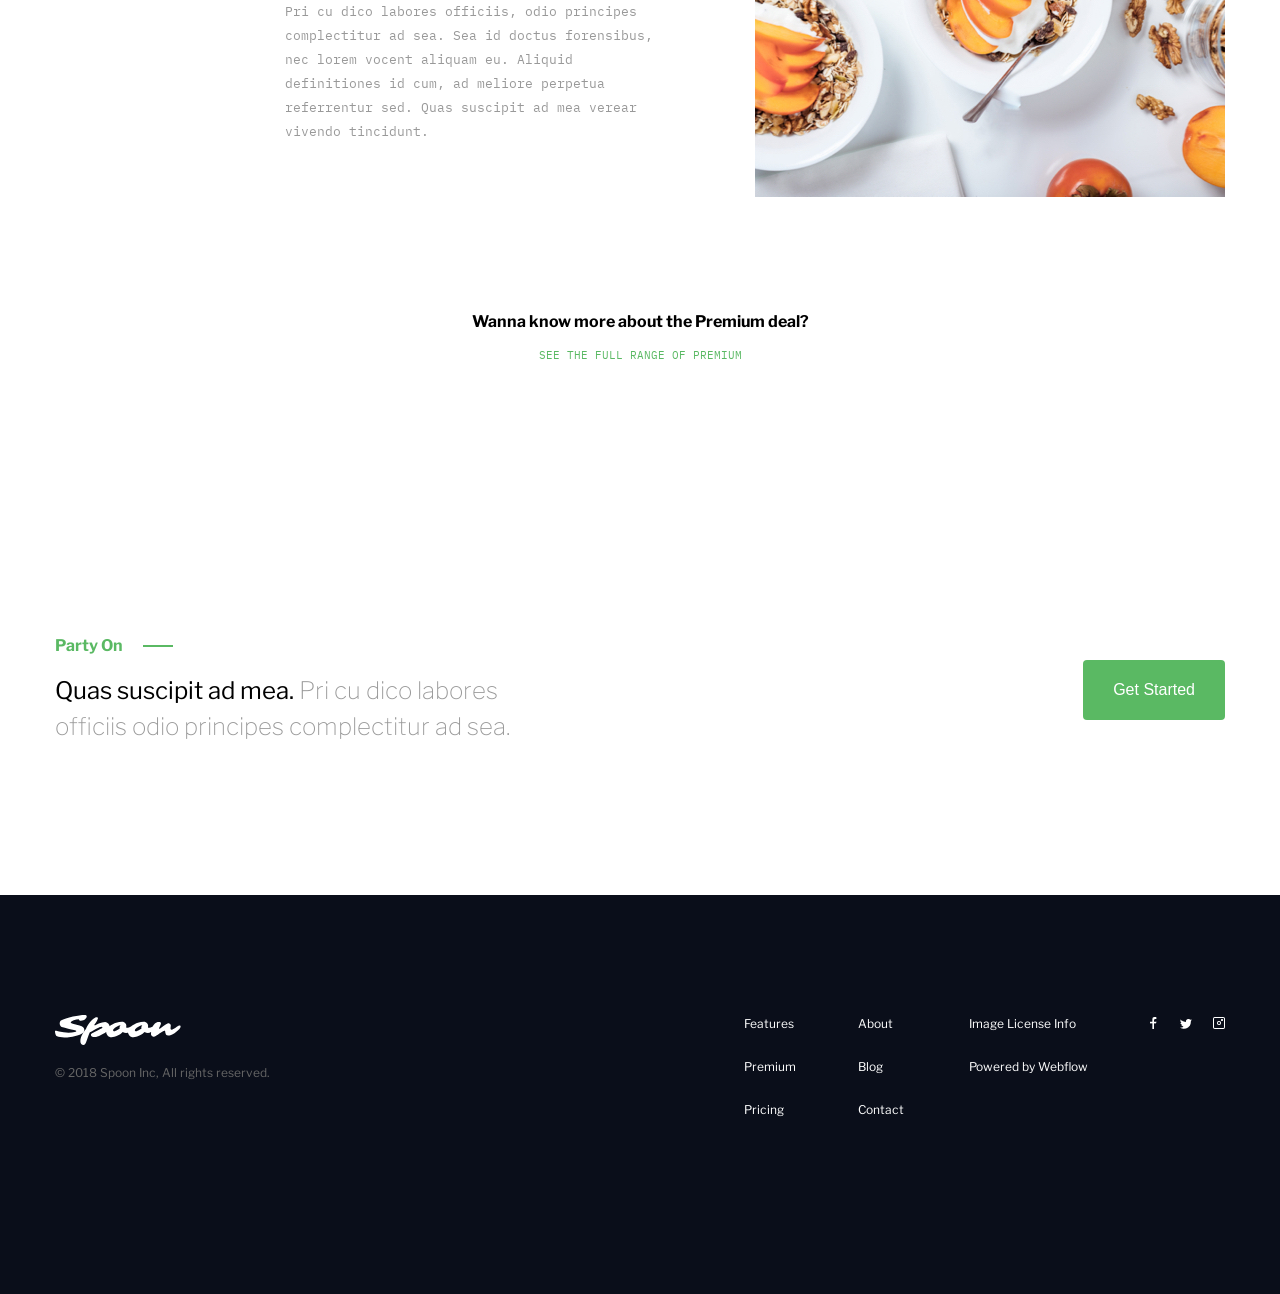
==== commit 79e9660f: "блок футер старт" ====
--- a/src/index.html
+++ b/src/index.html
@@ -10,10 +10,9 @@
   <link rel="stylesheet" href="style/style.css">
 </head>
 <body>
-
+<!-- Header -->
 <div class="wrapper">
   <div class="header__bg">
-    <!-- Header -->
     <header class="header">
       <div class="container">
         <div class="header__box">
@@ -32,7 +31,6 @@
         </div>
       </div>
     </header>
-
     <!--main-->
     <main class="main">
       <div class="container">
@@ -46,8 +44,7 @@
       </div>
     </main>
   </div>
-
-  <!-- features -->
+<!-- features -->
   <section class="features" >
     <div class="container">
       <p class="features__title">
@@ -75,7 +72,6 @@
     </div>
   </div>
   </section>
-
   <!-- premium -->
   <section class="premium">
     <img src="images/eggs_bread.jpg" alt="eggs">
@@ -91,7 +87,6 @@
       </div>
     </div>
   </section>
-
   <!-- about premium -->
   <section class="about">
     <div class="container">
@@ -137,56 +132,62 @@
       </div>
     </div>
   </section>
-
   <!--get started-->
   <section class="start">
-    <div class="start_container">
-      <div class="start_text">
-        <div class="start_textnull">
-          <a class="party">Party On</a><div class="rectangle2nd"></div>
+    <div class="container">
+      <div class="start__container">
+        <div class="start__inner">
+            <div class="start__box">
+                <h3 class="start__box-title">Party On</h3>
+                <div class="start__box-rectangle"></div>
+            </div>
+            <p class="start__box-text">
+                <span> Quas suscipit ad mea.</span>
+                Pri cu dico labores officiis odio principes complectitur ad sea.
+            </p>
         </div>
-        <br>
-        <p class="quassscipit"> <span class="black2nds"> Quas suscipit ad mea.</span> Pri cu dico labores <br> officiis odio principes complectitur ad sea.</p>
-      </div>
-      <div class="start_button">
-        <button class="button2nd">Get Started</button>
+        <div class="start__button">
+            <button class="start__button-btn">Get Started</button>
+        </div>
       </div>
     </div>
   </section>
-
+<!--footer-->
   <footer class="footer">
-    <div class="footer_container">
-      <div class="footer_logo">
-        <img src="image.svg" alt="spoon" maxwidth="130px">
-        <br>
-        <p class="footer_text">© 2018 Spoon Inc, All rights reserved.</p>
-      </div>
-      <div class="footer_navigation">
-        <table class="footer_table" cellpadding="15px">
+    <div class="container">
+        <div class="footer__container">
+          <div class="footer__box">
+            <div>
+                <img src="images/logo.svg" alt="Logo of site">
+            </div>
+             <p class="footer__box-text">© 2018 Spoon Inc, All rights reserved.</p>
+          </div>
+      <div class="footer__navigation">
+        <table class="footer__table">
           <tr>
-            <td><a href="#!">Features</a></td>
-            <td><a href="#!">About</a></td>
-            <td><a href="#!">Image License Info</a></td>
+            <td class="footer__navigation-link"><a href="#">Features</a></td>
+            <td class="footer__navigation-link"><a href="#">About</a></td>
+            <td class="footer__navigation-link"><a href="#">Image License Info</a></td>
           </tr>
           <tr>
-            <td><a href="#!">Premium</a></td>
-            <td><a href="#!">Blog</a></td>
-            <td><a href="#!">Powered by Webflow</a></td>
+            <td class="footer__navigation-link_second_column"><a href="#">Premium</a></td>
+            <td class="footer__navigation-link_second_column" ><a href="#">Blog</a></td>
+            <td class="footer__navigation-link_second_column"><a href="#">Powered by Webflow</a></td>
           </tr>
           <tr>
-            <td><a href="#!">Pricing</a></td>
-            <td><a href="#!">Contact</a></td>
+            <td class="footer__navigation-link_third_column"><a href="#">Pricing</a></td>
+            <td class="footer__navigation-link_third_column"><a href="#">Contact</a></td>
           </tr>
         </table>
+          <div class="footer_social">
+              <img class="social_facebook" src="images/facebook.png" alt="facebook">
+              <img class="social_twitter" src="images/x.png" alt="twitter">
+              <img class="social_instagram" src="images/inst.png" alt="instagram" >
+          </div>
       </div>
-      <div class="footer_social">
-        <img src="images/facebook.png" alt="facebook" maxwidth="12px" class="social_f">
-        <img src="images/x.png" alt="twitter" maxwidth="12px" class="social_x">
-        <img src="images/inst.png" alt="instagram" maxwidth="12px">
       </div>
     </div>
   </footer>
 </div>
-
 </body>
 </html>
--- a/src/style/style.css
+++ b/src/style/style.css
@@ -2,151 +2,5 @@
 @import "global.css";
 @import "header.css";
 @import "content/index.css";
+@import "footer.css";
 
-/*article*/
-.prem_deal_article {
-    display: flex;
-    justify-content: center;
-    height: 264px;
-}
-
-.about_premium {
-    width:1170px;
-    text-align: center;
-    align-items: center;
-    justify-content: center;
-}
-
-.prem_deal {
-    text-align: center;
-    font-size: 16px;
-    font-weight: bold;
-    color: #000000;
-    margin-top: 100px;
-}
-
-.prem_button {
-
-}
-
-/*get started*/
-
-.start {
-    margin-top: 50px;
-    height:411px;
-    text-align: center;
-    align-items: center;
-    justify-content: center;
-    display: flex;
-
-}
-
-.start_container {
-
-    display: flex;
-    width:1170px;
-    height:111px;
-}
-
-.start_text {
-    width:585px;
-    height:111;
-    text-align: left;
-}
-
-.start_textnull {
-    width:110px;
-}
-
-.party {
-    font-size:16px;
-    font-weight: bold;
-    color:#5ab963;
-}
-
-.rectangle2nd {
-    margin-top:9px;
-    float: right;
-    width:30px;
-    height:2px;
-    background-color: #5ab963;
-}
-
-.quassscipit{
-    text-align: left;
-    font-weight: 50;
-    font-size: 24px;
-    color: #999999;
-    margin:0;
-}
-
-
-.black2nds {
-    font-weight: 550;
-    color:#000000;
-}
-
-.start_button {
-    float: right;
-}
-
-.button2nd {
-    margin:25px 0 0 425px;
-    width: 160px;
-    height: 60px;
-    background-color: #5AB963;
-    color: #ffffff;
-    font-weight: 550;
-    border: none;
-    border-radius: 5px;
-    outline: none;
-    cursor: pointer;
-    display: inline-block;
-    font-size: 16px;
-}
-
-.footer {
-    height:400px;
-    background-color: #0A0E1A;
-    text-align: left;
-    align-items: center;
-    justify-content: center;
-    display: flex;
-}
-
-.footer_container {
-    display: flex;
-    width:1170px;
-    height: 130px;
-}
-
-.footer_logo {
-    text-align: left;
-    justify-content: left;
-    width:585px;
-    height:64px;
-}
-
-.footer_text {
-    font-size: 12px;
-    font-weight: regular;
-    color: #666666;
-}
-
-td {
-    font-weight: 300;
-    font-size: 12px;
-    color: #FFFFFF;
-}
-
-.footer_social {
-    margin: 15px 0 0 15px;
-}
-
-.social_f {
-    margin-right: 20px;
-}
-
-.social_x {
-    margin-right: 20px;
-}
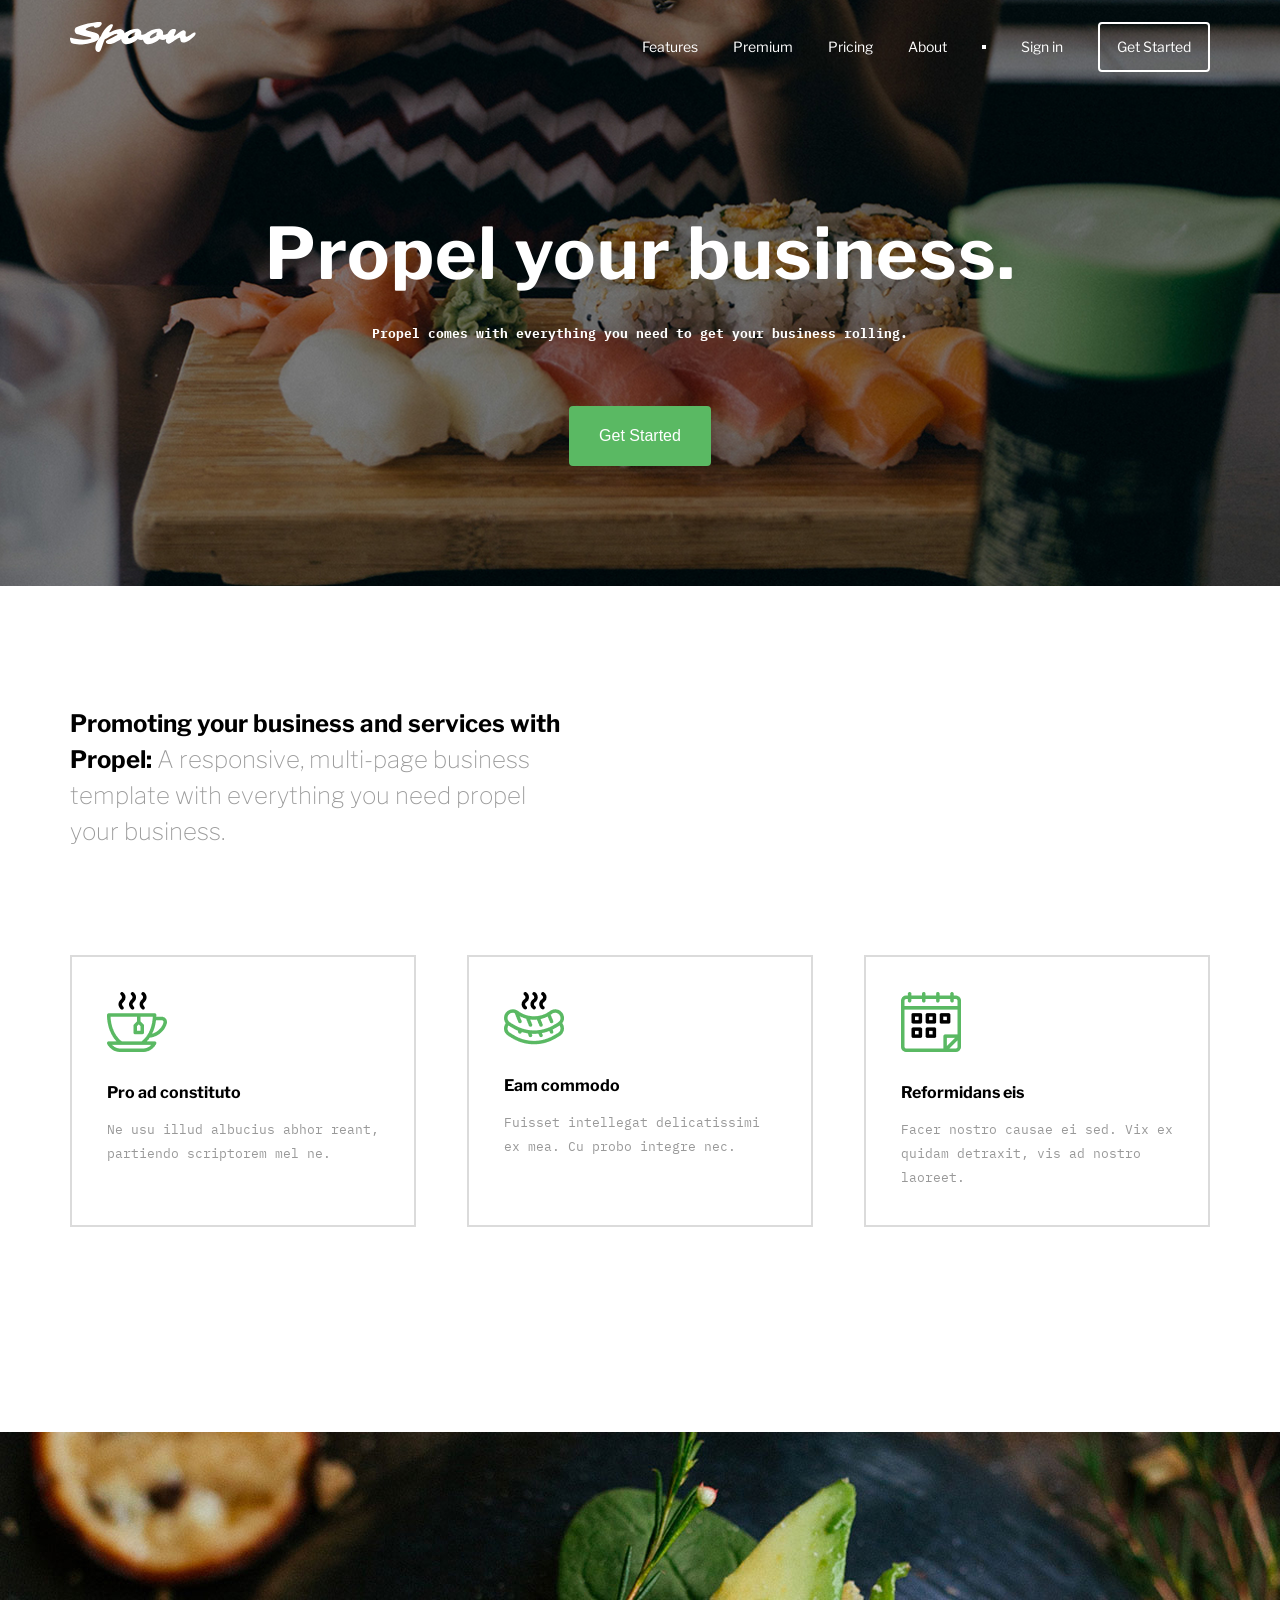
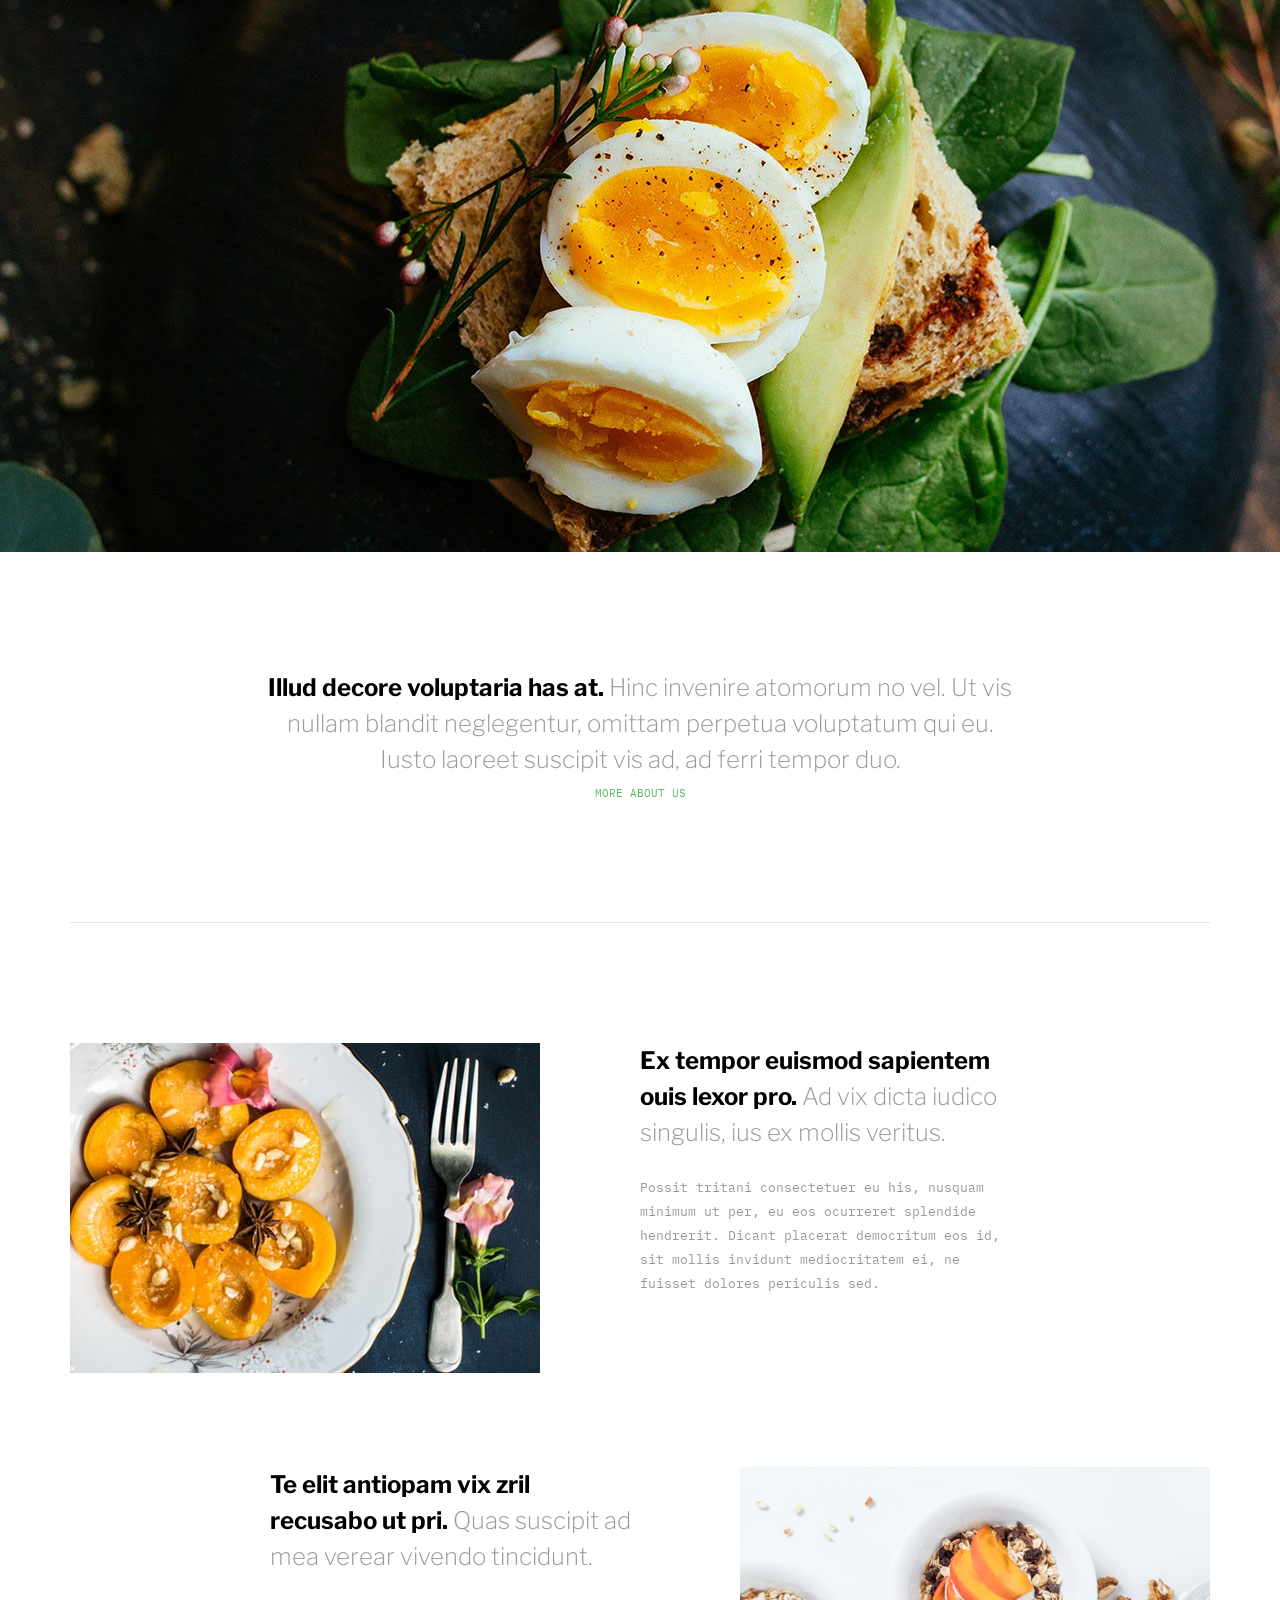
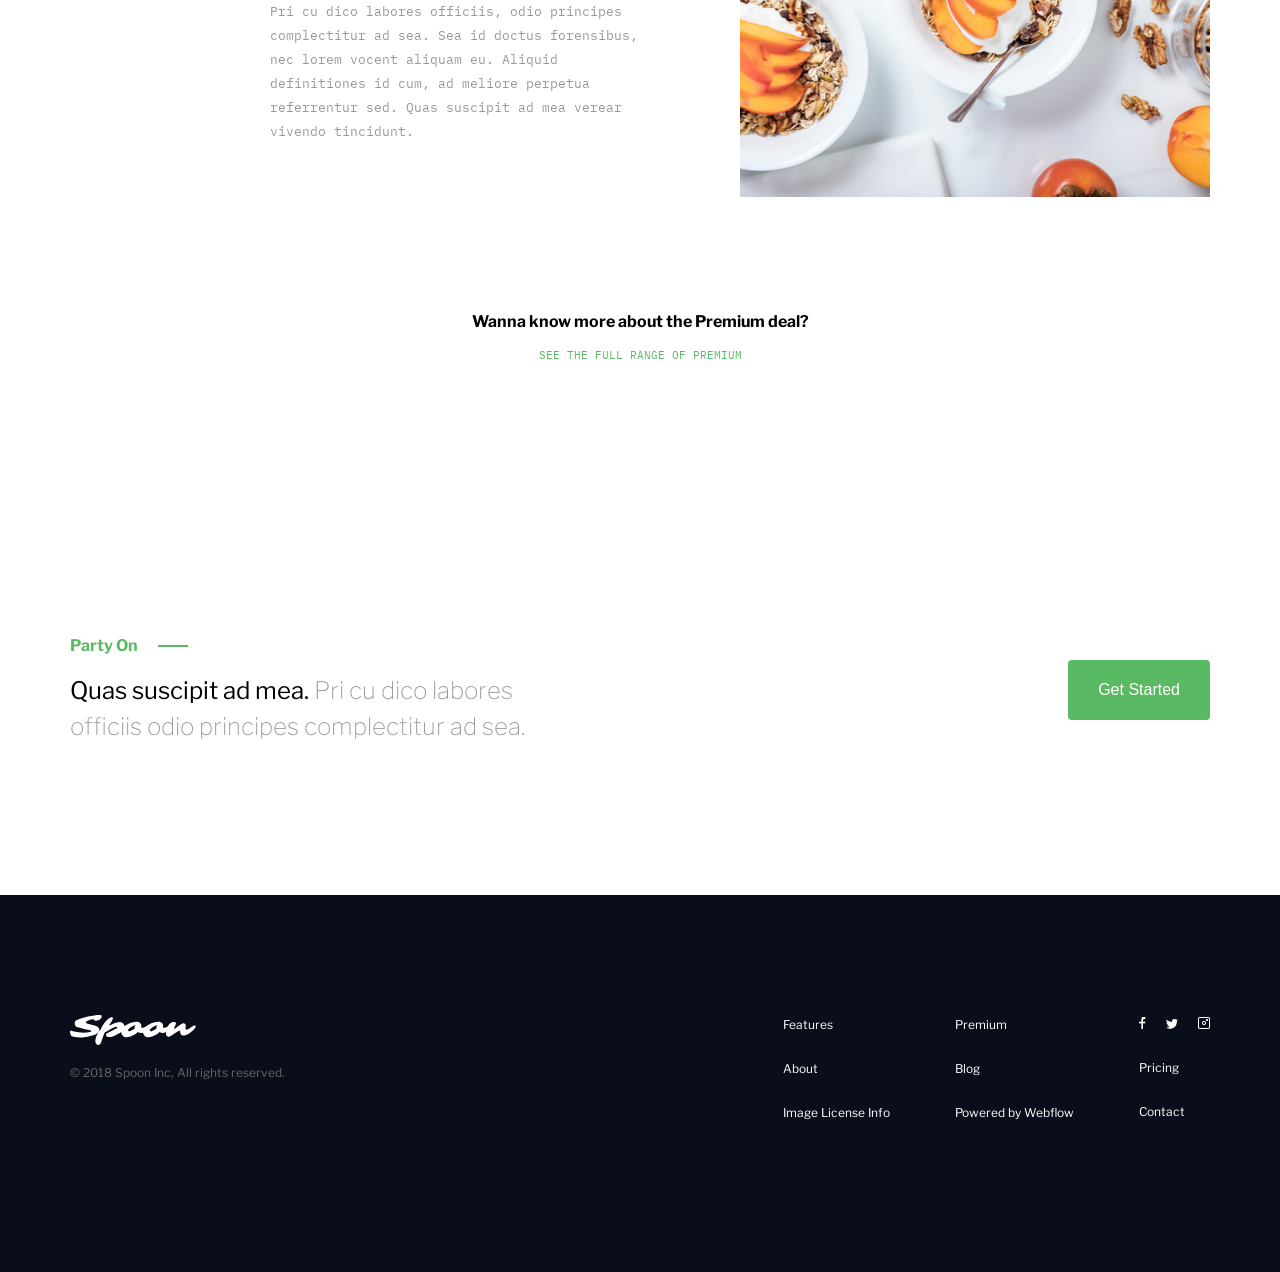
==== commit 4516df0b: "created colors & breakpoints and changed a project" ====
--- a/src/index.html
+++ b/src/index.html
@@ -155,36 +155,60 @@
 <!--footer-->
   <footer class="footer">
     <div class="container">
-        <div class="footer__container">
-          <div class="footer__box">
-            <div>
-                <img src="images/logo.svg" alt="Logo of site">
-            </div>
-             <p class="footer__box-text">© 2018 Spoon Inc, All rights reserved.</p>
-          </div>
-      <div class="footer__navigation">
-        <table class="footer__table">
-          <tr>
-            <td class="footer__navigation-link"><a href="#">Features</a></td>
-            <td class="footer__navigation-link"><a href="#">About</a></td>
-            <td class="footer__navigation-link"><a href="#">Image License Info</a></td>
-          </tr>
-          <tr>
-            <td class="footer__navigation-link_second_column"><a href="#">Premium</a></td>
-            <td class="footer__navigation-link_second_column" ><a href="#">Blog</a></td>
-            <td class="footer__navigation-link_second_column"><a href="#">Powered by Webflow</a></td>
-          </tr>
-          <tr>
-            <td class="footer__navigation-link_third_column"><a href="#">Pricing</a></td>
-            <td class="footer__navigation-link_third_column"><a href="#">Contact</a></td>
-          </tr>
-        </table>
-          <div class="footer_social">
-              <img class="social_facebook" src="images/facebook.png" alt="facebook">
-              <img class="social_twitter" src="images/x.png" alt="twitter">
-              <img class="social_instagram" src="images/inst.png" alt="instagram" >
-          </div>
-      </div>
+      <div class="footer__container">
+        <div class="footer__box">
+          <div>
+              <img src="images/logo.svg" alt="Logo of site">
+          </div>
+          <p class="footer__box-text">
+            © 2018 Spoon Inc, All rights reserved.
+          </p>
+        </div>
+        <div class="footer__navigation">
+          <ul class="footer__info">
+            <li class="footer__info-link">
+              <a href="#">Features</a>
+            </li>
+            <li class="footer__info-link">
+              <a href="#">About</a>
+            </li>
+            <li class="footer__info-link">
+              <a href="#">Image License Info</a>
+            </li>
+          </ul>
+          <ul class="footer__info">
+            <li class="footer__info-link">
+              <a href="#">Premium</a>
+            </li>
+            <li class="footer__info-link" >
+              <a href="#">Blog</a>
+            </li>
+            <li class="footer__info-link">
+              <a href="#">Powered by Webflow</a>
+            </li>
+          </ul>
+          <ul class="footer__info">
+            <li class="footer__info-link">
+              <ul class="footer__social">
+                <a href="#">
+                  <img class="social_facebook" src="images/facebook.png" alt="facebook">
+                </a>
+                <a href="#">
+                  <img class="social_twitter" src="images/x.png" alt="twitter">
+                </a>
+                <a href="#">
+                  <img class="social_instagram" src="images/inst.png" alt="instagram" >
+                </a>
+              </ul>
+            </li>
+            <li class="footer__info-link">
+              <a href="#">Pricing</a>
+            </li>
+            <li class="footer__info-link">
+              <a href="#">Contact</a>
+            </li>
+          </ul>
+        </div>
       </div>
     </div>
   </footer>
--- a/src/style/style.css
+++ b/src/style/style.css
@@ -1,6 +1,6 @@
 @import "reset.css";
+@import "variables/index.css";
 @import "global.css";
 @import "header.css";
+@import "footer.css";
 @import "content/index.css";
-@import "footer.css";
-
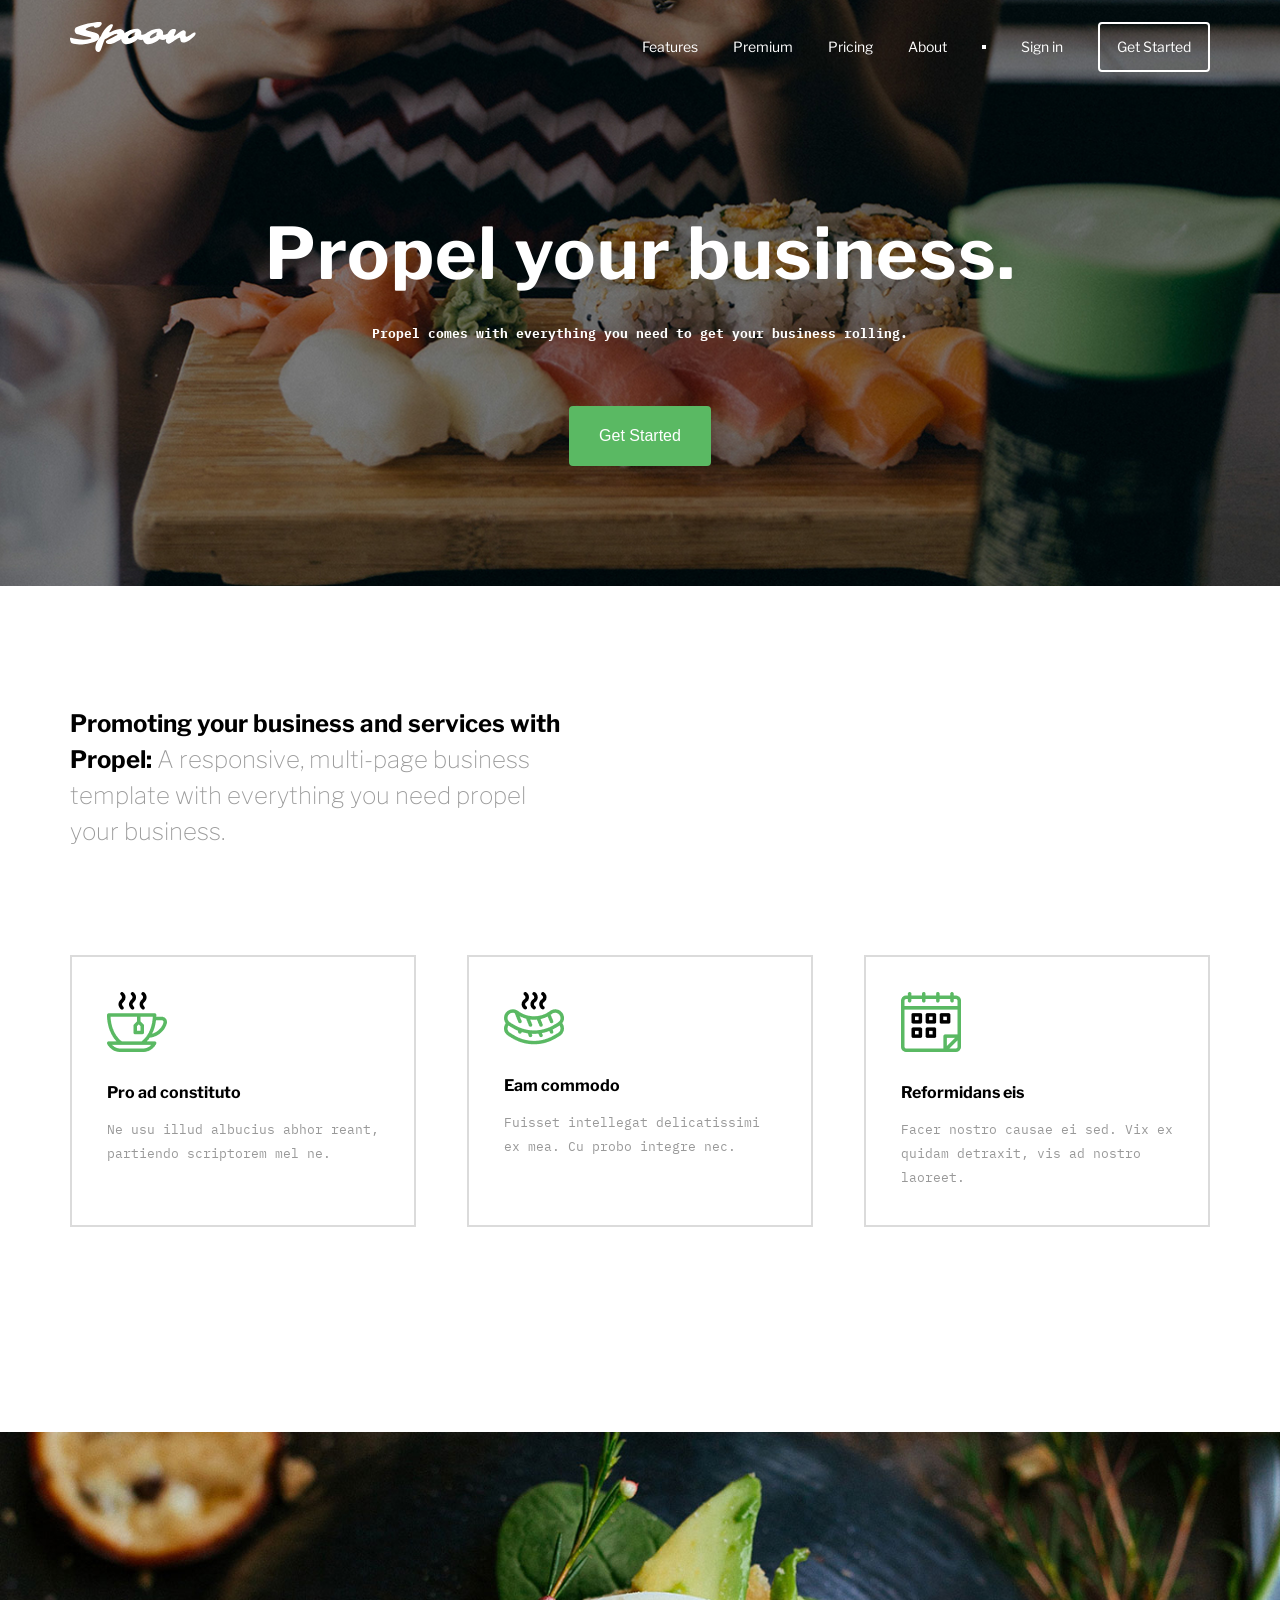
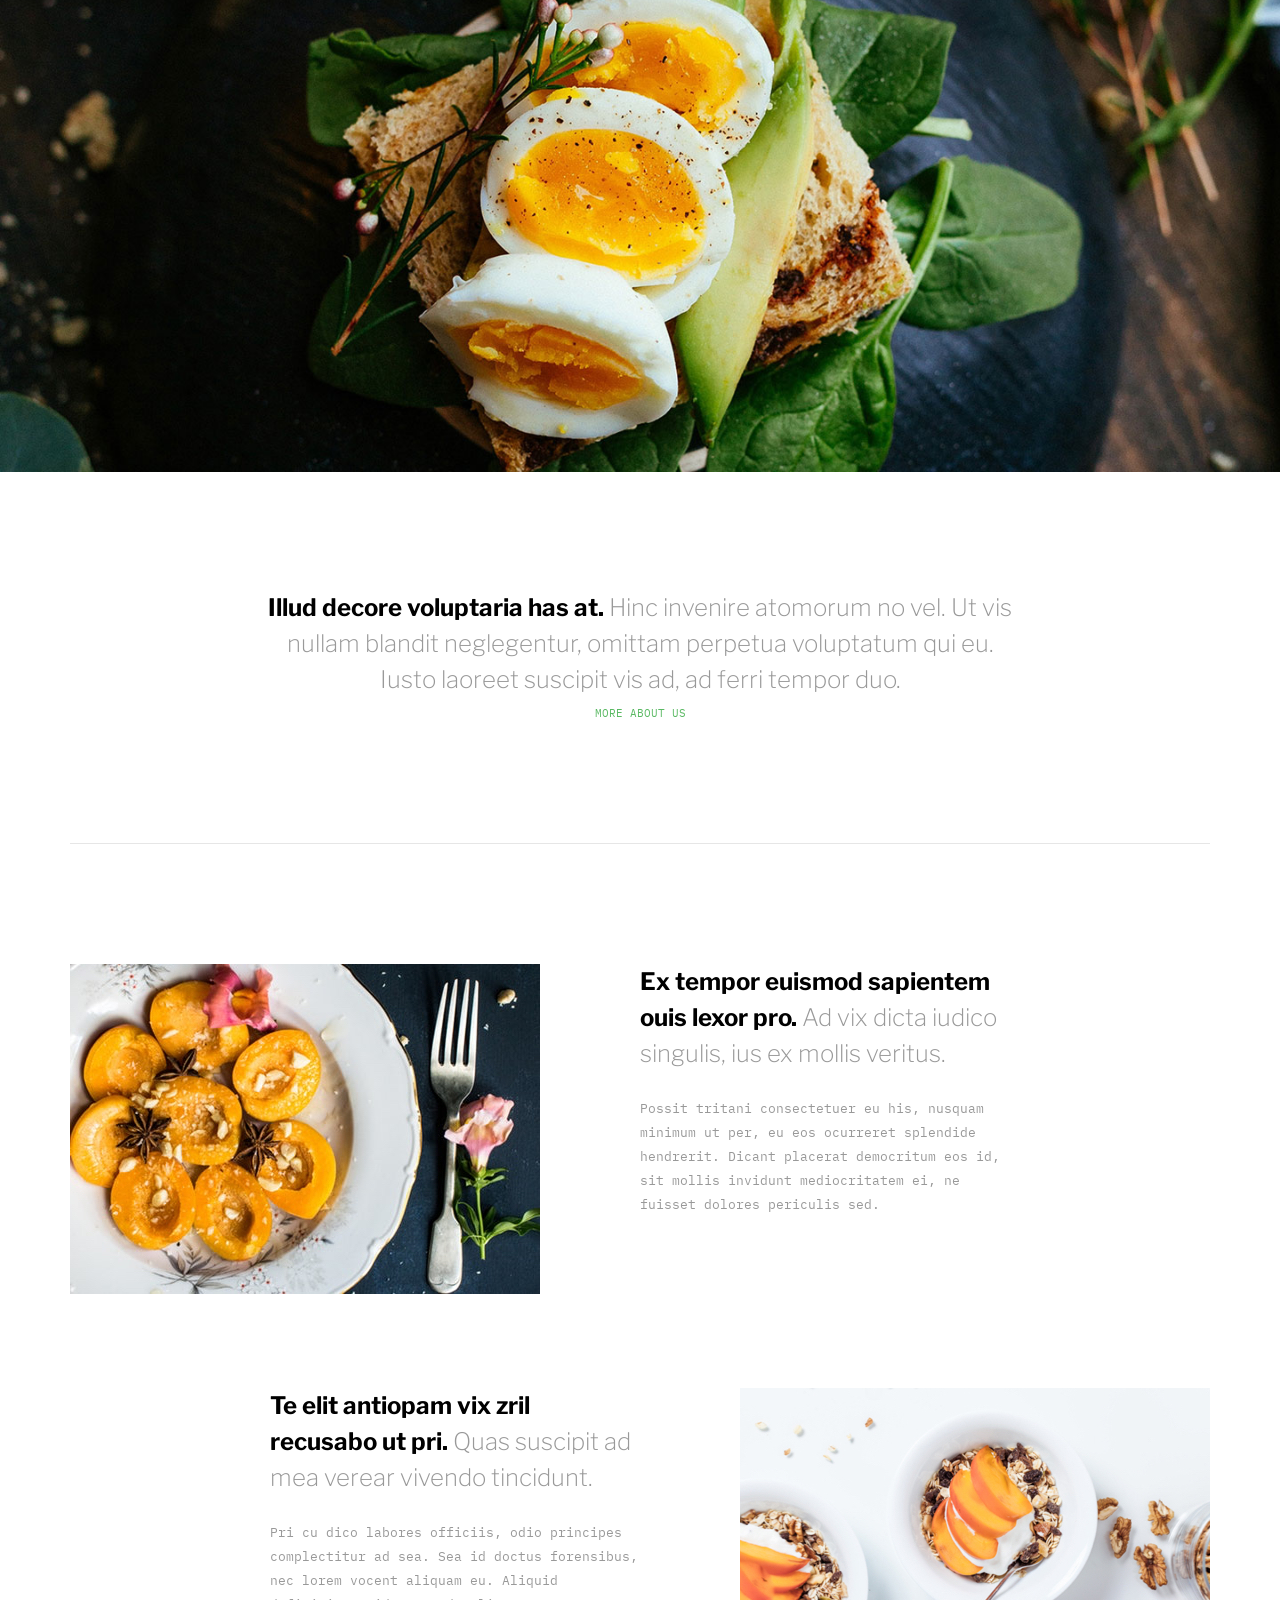
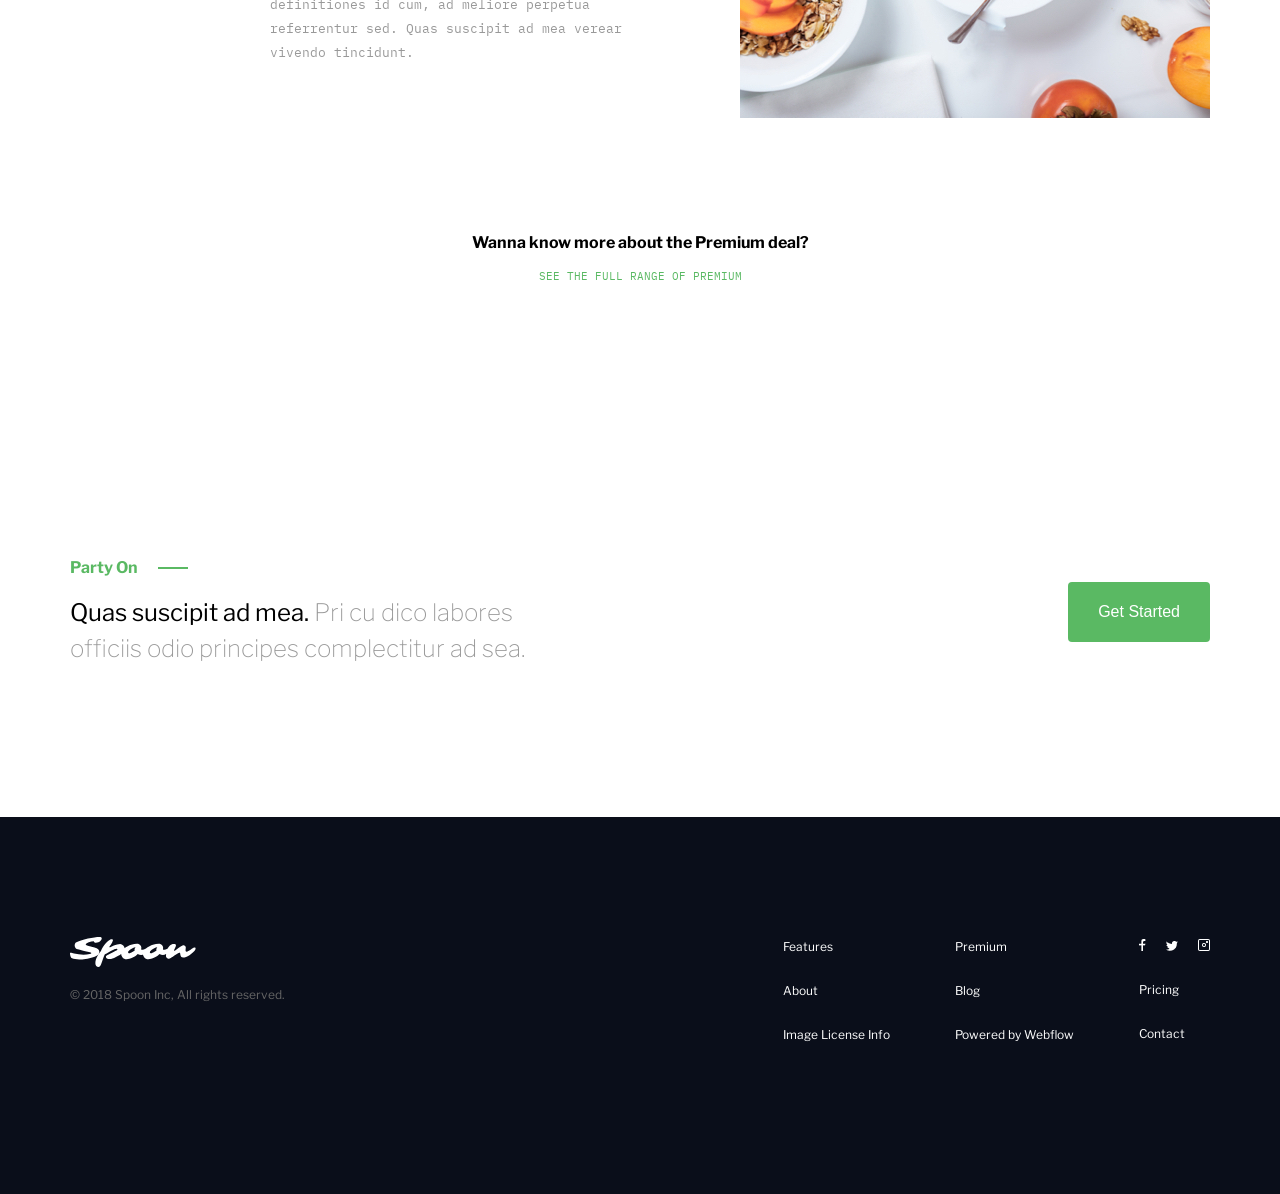
==== commit 1aa3d3ca: "add styles" ====
--- a/src/index.html
+++ b/src/index.html
@@ -74,7 +74,7 @@
   </section>
   <!-- premium -->
   <section class="premium">
-    <img src="images/eggs_bread.jpg" alt="eggs">
+    <img class="premium__img" src="images/eggs_bread.jpg" alt="eggs">
     <div class="container">
       <div class="premium__container">
         <div class="premium__box">
@@ -94,7 +94,7 @@
         <div class="about__container">
           <div class="about__box">
             <div>
-              <img src="images/badian.jpg" alt="about_image">
+              <img class="full-width-img" src="images/badian.jpg" alt="about_image">
             </div>
             <div class="about__inner">
               <h3 class="about__inner-title">
@@ -108,7 +108,7 @@
               </p>
             </div>
           </div>
-          <div class="about__box">
+          <div class="about__box about__box--reverse">
             <div class="about__inner">
               <h3 class="about__inner-title">
                 <span>
@@ -121,7 +121,7 @@
               </p>
             </div>
             <div>
-              <img src="images/nobadian.jpg" alt="about_image">
+              <img class="full-width-img" src="images/nobadian.jpg" alt="about_image">
             </div>
           </div>
         </div>
